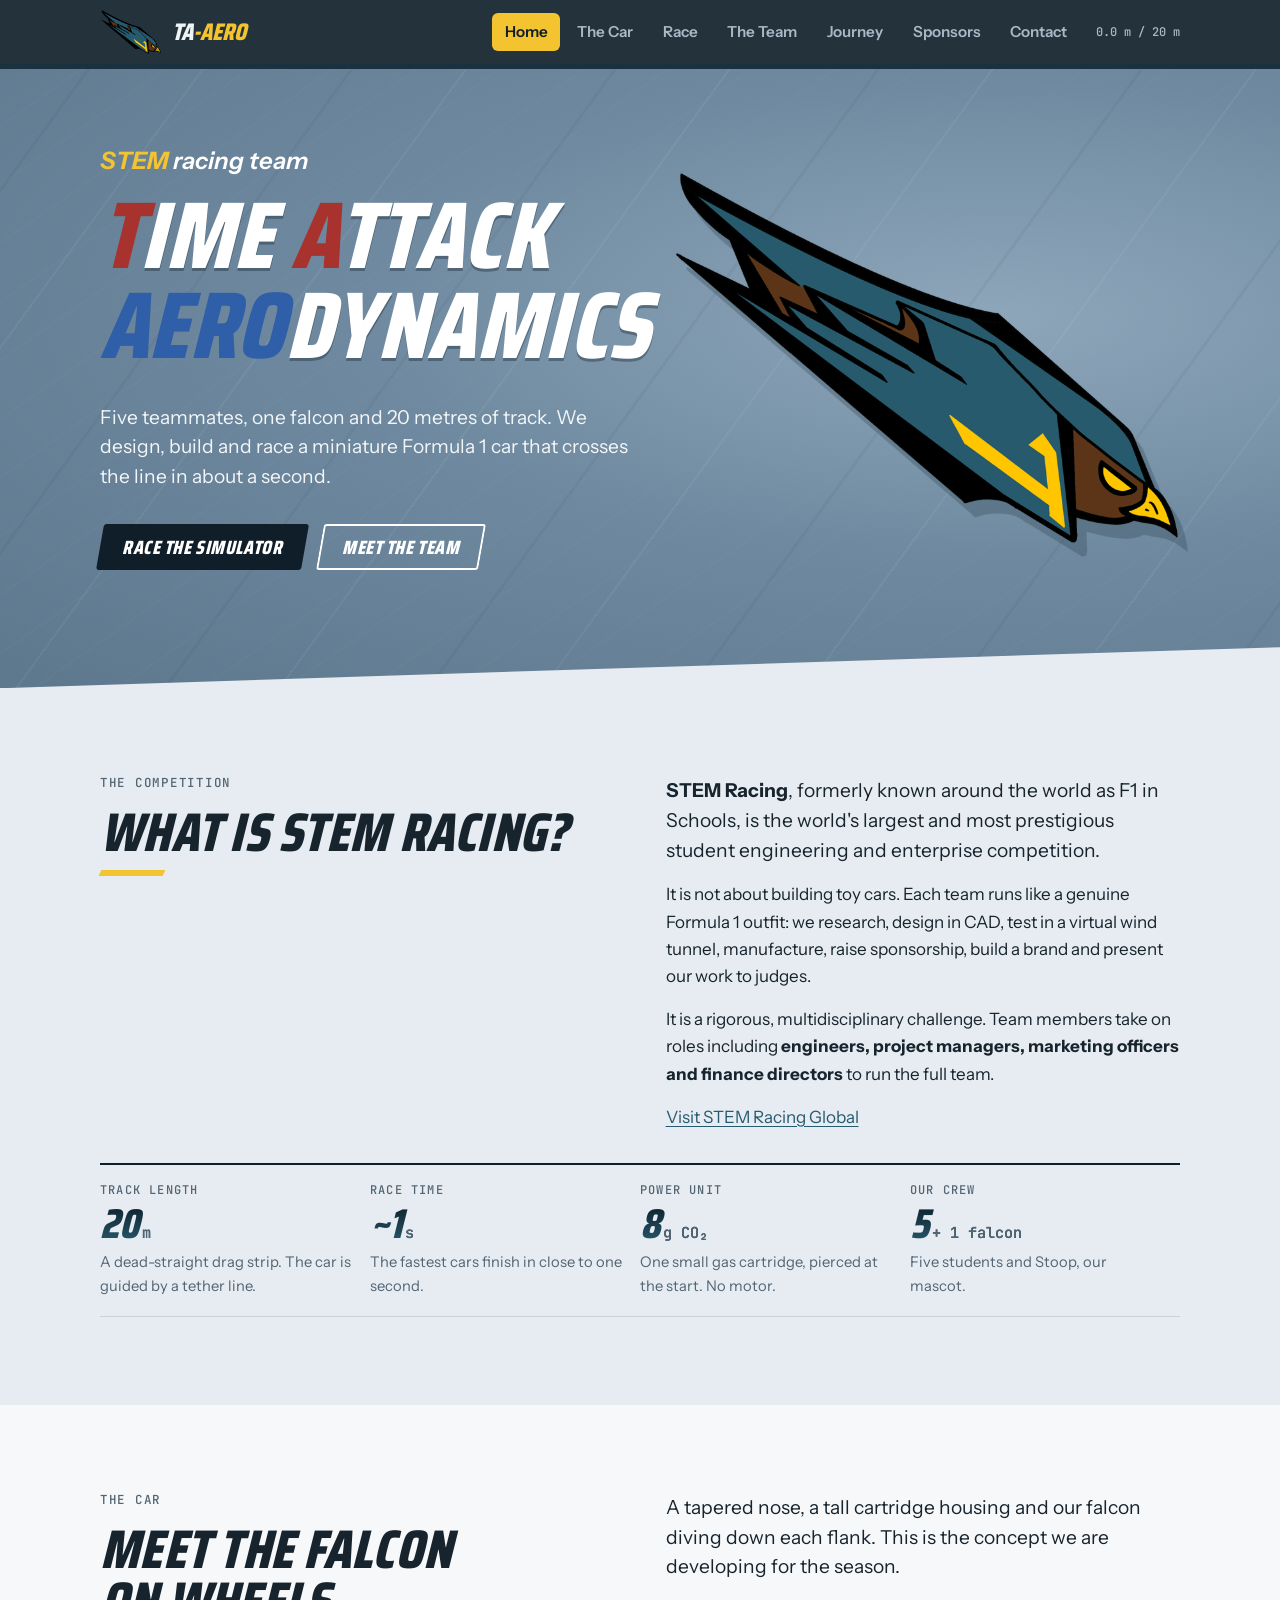
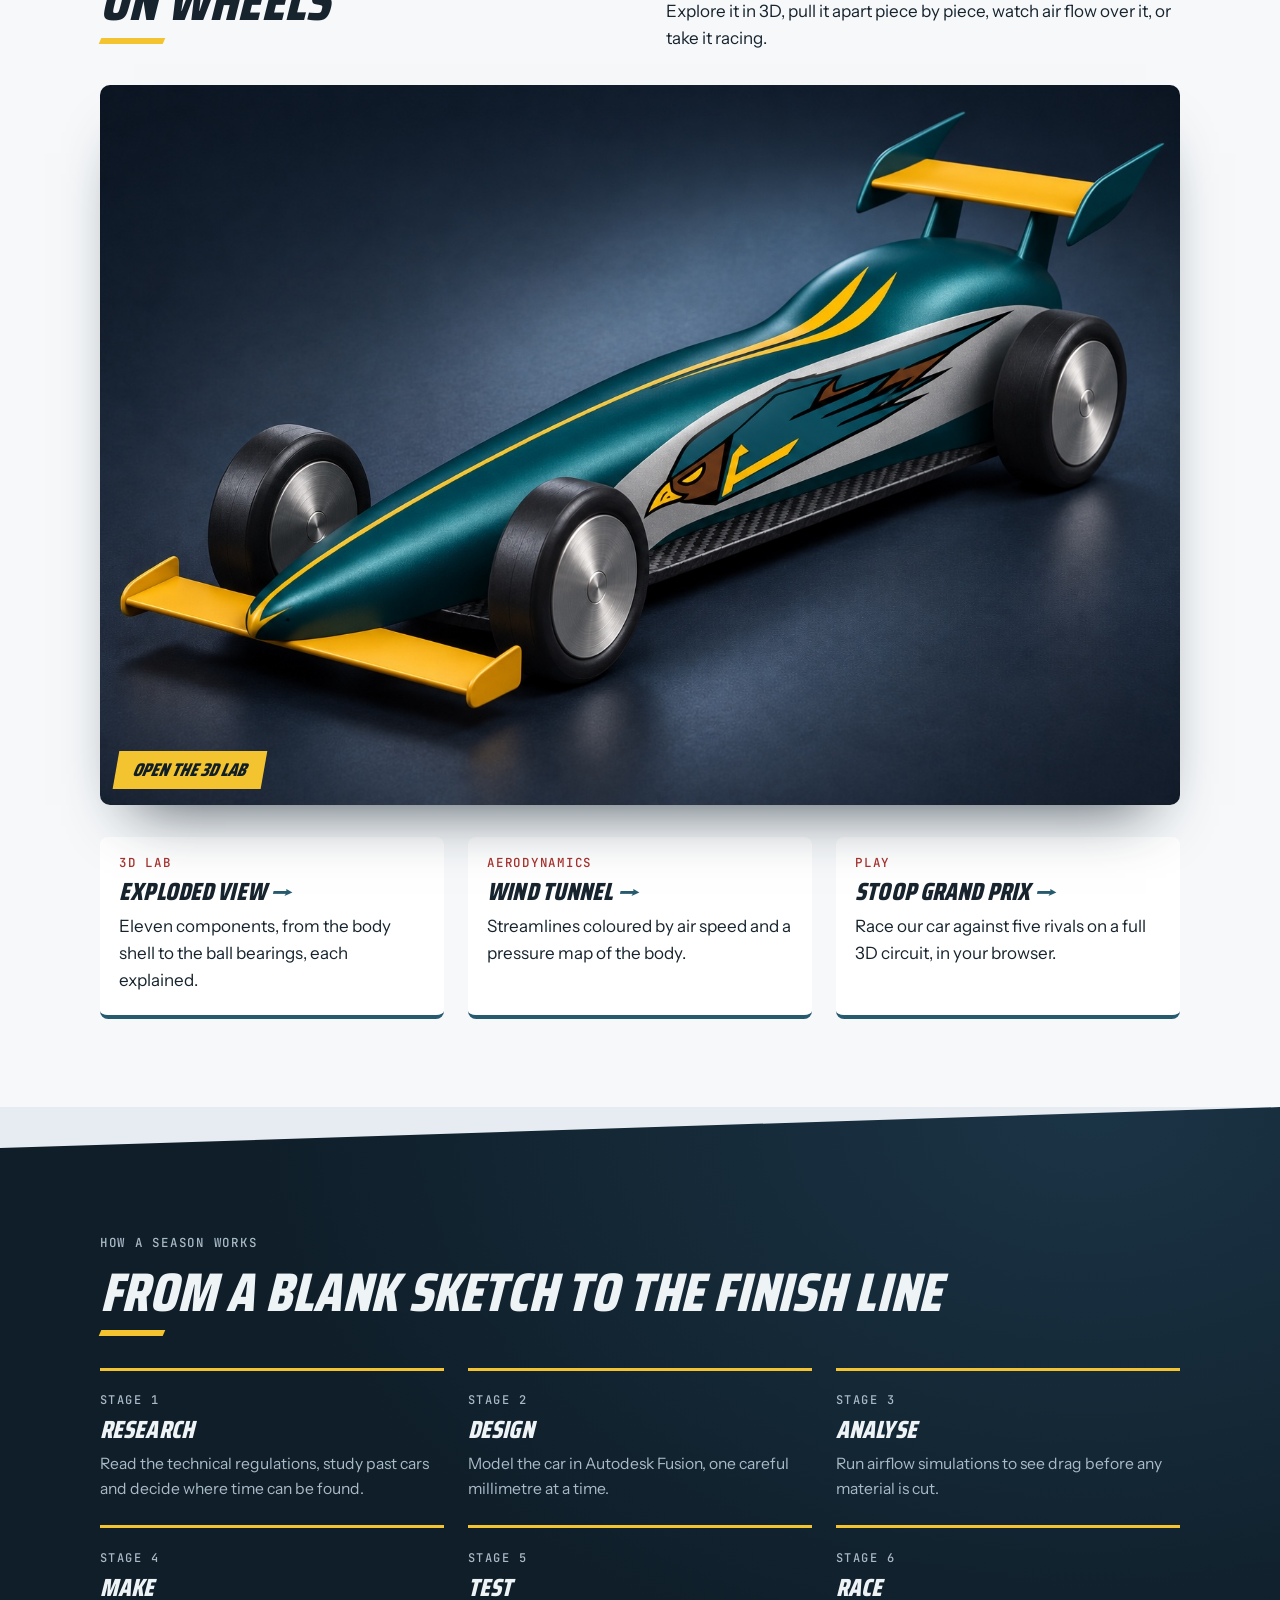
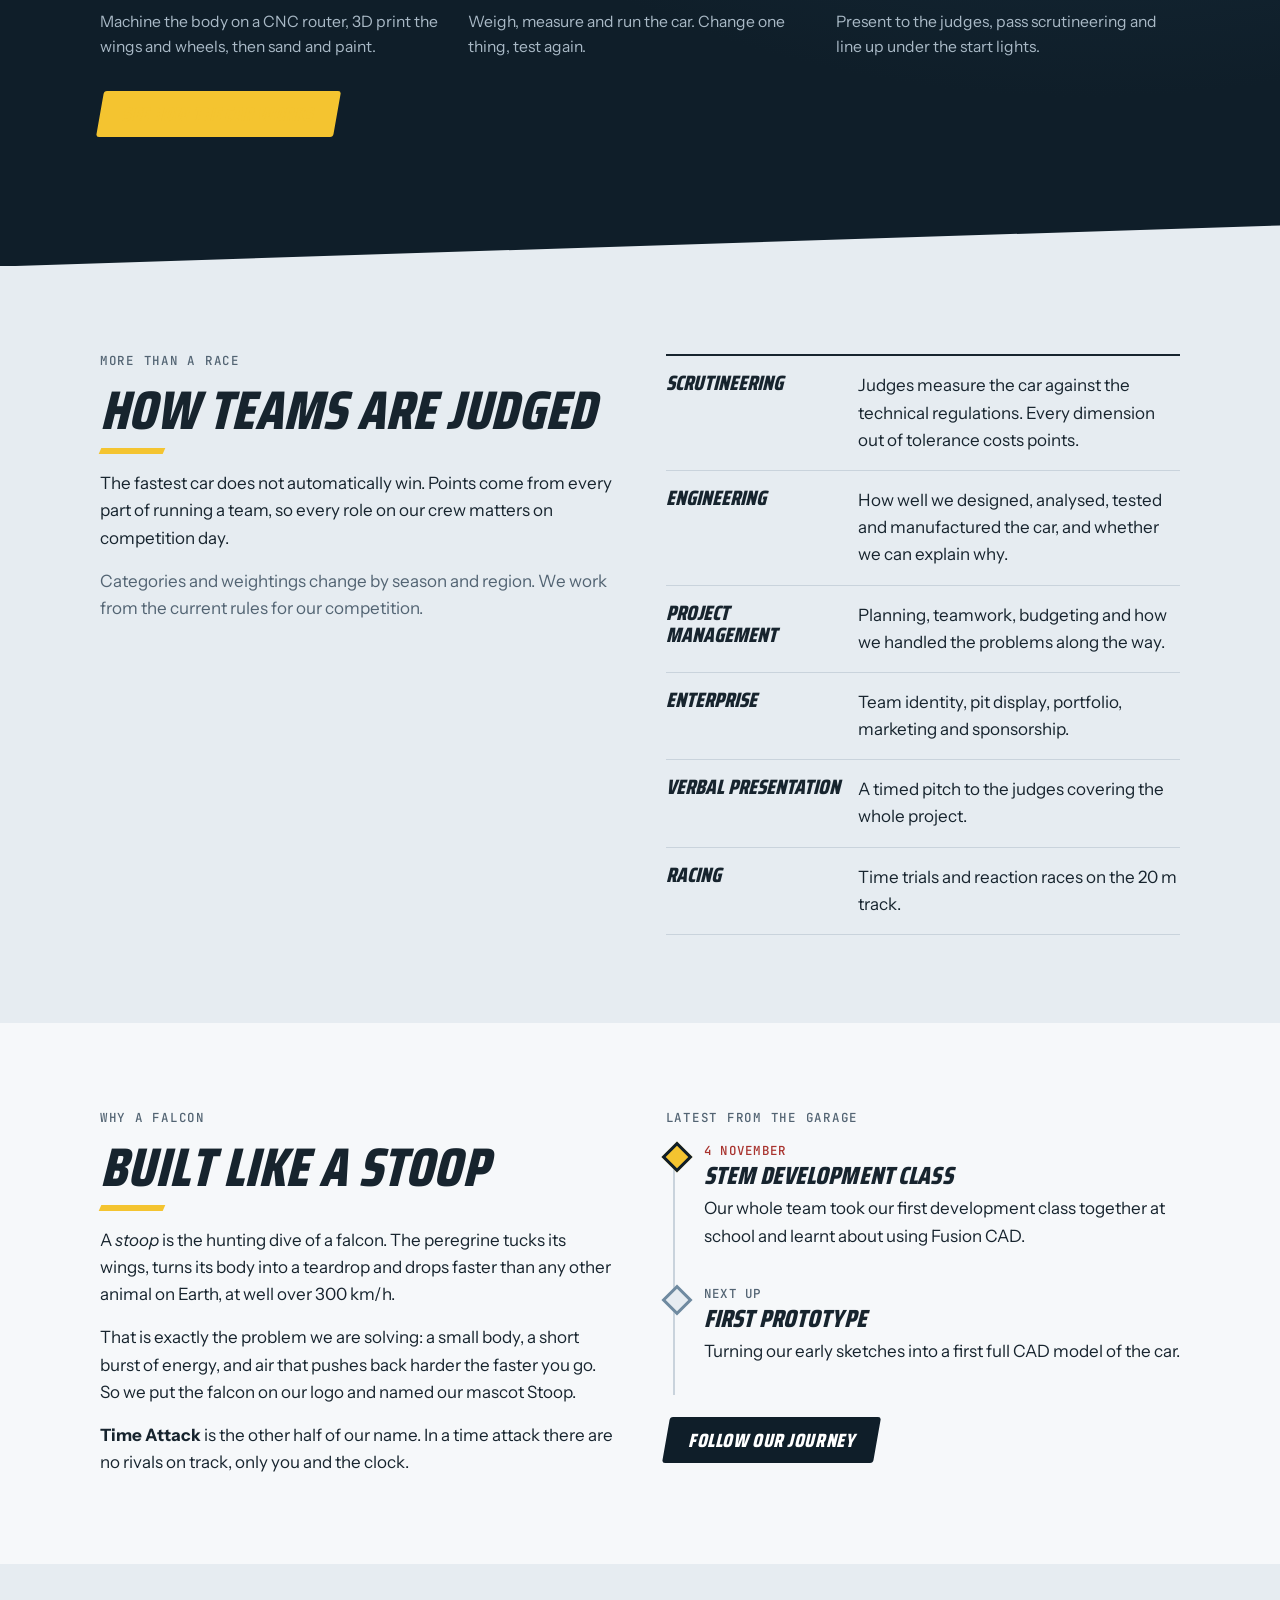
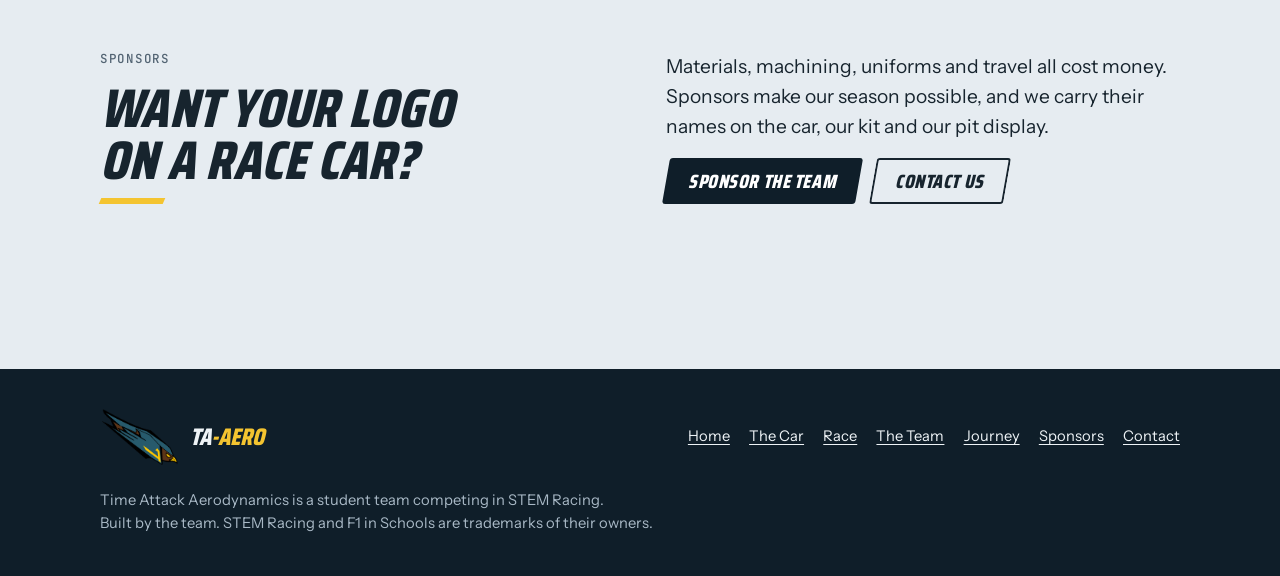
==== index.html @ 94e1b1d3 "Rebuild 3D car lab, add exploded view, wind tunnel upgrade and racing game - Shared car builder with" ====
<!doctype html>
<html lang="en">
<head>
<meta charset="utf-8">
<meta name="viewport" content="width=device-width, initial-scale=1">
<title>TA-aero | Time Attack Aerodynamics</title>
<meta name="description" content="Time Attack Aerodynamics (TA-aero) is a high school STEM Racing team designing, building and racing a miniature CO2-powered F1 car.">
<link rel="icon" href="images/logo.png">
<link rel="preconnect" href="https://fonts.googleapis.com">
<link rel="stylesheet" href="https://fonts.googleapis.com/css2?family=Saira+Condensed:ital,wght@1,800&family=Instrument+Sans:ital,wght@0,400;0,600;0,700;1,600&family=JetBrains+Mono:wght@500&display=swap">
<link rel="stylesheet" href="css/style.css?v=3">
</head>
<body>
<header id="site-header"></header>

<main>
  <section class="hero">
    <div class="wrap">
      <div class="stack-lg">
        <div class="stack">
          <p class="tag"><b>STEM</b> racing team</p>
          <h1><span class="r">T</span>ime <span class="r">A</span>ttack <span class="b">Aero</span>dynamics</h1>
        </div>
        <p class="lede">Five teammates, one falcon and 20 metres of track. We design, build and race a miniature Formula 1 car that crosses the line in about a second.</p>
        <div class="btn-row">
          <a class="btn btn--dark" href="car.html#simulator"><span>Race the simulator</span></a>
          <a class="btn btn--ghost" href="team.html"><span>Meet the team</span></a>
        </div>
      </div>
      <img class="logo" src="images/falcon.png" alt="Stoop, the TA-aero falcon, in a dive">
    </div>
  </section>

  <section class="band">
    <div class="wrap stack-lg">
      <div class="split">
        <div class="stack">
          <p class="eyebrow">The competition</p>
          <h2>What is STEM Racing?</h2>
        </div>
        <div class="stack">
          <p class="lede"><strong>STEM Racing</strong>, formerly known around the world as F1 in Schools, is the world's largest and most prestigious student engineering and enterprise competition.</p>
          <p>It is not about building toy cars. Each team runs like a genuine Formula 1 outfit: we research, design in CAD, test in a virtual wind tunnel, manufacture, raise sponsorship, build a brand and present our work to judges.</p>
          <p>It is a rigorous, multidisciplinary challenge. Team members take on roles including <strong>engineers, project managers, marketing officers and finance directors</strong> to run the full team.</p>
          <p><a href="https://www.stemracing.com/" target="_blank" rel="noopener">Visit STEM Racing Global</a></p>
        </div>
      </div>

      <dl class="timing">
        <div><dt>Track length</dt><dd>20<small>m</small></dd><p>A dead-straight drag strip. The car is guided by a tether line.</p></div>
        <div><dt>Race time</dt><dd>~1<small>s</small></dd><p>The fastest cars finish in close to one second.</p></div>
        <div><dt>Power unit</dt><dd>8<small>g CO₂</small></dd><p>One small gas cartridge, pierced at the start. No motor.</p></div>
        <div><dt>Our crew</dt><dd>5<small>+ 1 falcon</small></dd><p>Five students and Stoop, our mascot.</p></div>
      </dl>
    </div>
  </section>

  <section class="band band--paper">
    <div class="wrap stack-lg">
      <div class="split">
        <div class="stack">
          <p class="eyebrow">The car</p>
          <h2>Meet the falcon on wheels</h2>
        </div>
        <div class="stack">
          <p class="lede">A tapered nose, a tall cartridge housing and our falcon diving down each flank. This is the concept we are developing for the season.</p>
          <p>Explore it in 3D, pull it apart piece by piece, watch air flow over it, or take it racing.</p>
        </div>
      </div>
      <a class="showcase" href="car.html#lab">
        <img src="images/car-concept.jpg" width="1536" height="1024" alt="Teal STEM Racing car concept with the diving falcon on its side and yellow wings">
        <span class="showcase-tag">Open the 3D lab</span>
      </a>
      <div class="grid-3">
        <a class="feature" href="car.html#lab">
          <p class="eyebrow">3D lab</p>
          <h3>Exploded view</h3>
          <p>Eleven components, from the body shell to the ball bearings, each explained.</p>
        </a>
        <a class="feature" href="car.html#lab">
          <p class="eyebrow">Aerodynamics</p>
          <h3>Wind tunnel</h3>
          <p>Streamlines coloured by air speed and a pressure map of the body.</p>
        </a>
        <a class="feature" href="game.html">
          <p class="eyebrow">Play</p>
          <h3>Stoop Grand Prix</h3>
          <p>Race our car against five rivals on a full 3D circuit, in your browser.</p>
        </a>
      </div>
    </div>
  </section>

  <section class="band band--dark">
    <div class="wrap stack-lg">
      <div class="stack">
        <p class="eyebrow">How a season works</p>
        <h2>From a blank sketch to the finish line</h2>
      </div>
      <ol class="steps">
        <li><h3>Research</h3><p>Read the technical regulations, study past cars and decide where time can be found.</p></li>
        <li><h3>Design</h3><p>Model the car in Autodesk Fusion, one careful millimetre at a time.</p></li>
        <li><h3>Analyse</h3><p>Run airflow simulations to see drag before any material is cut.</p></li>
        <li><h3>Make</h3><p>Machine the body on a CNC router, 3D print the wings and wheels, then sand and paint.</p></li>
        <li><h3>Test</h3><p>Weigh, measure and run the car. Change one thing, test again.</p></li>
        <li><h3>Race</h3><p>Present to the judges, pass scrutineering and line up under the start lights.</p></li>
      </ol>
      <div class="btn-row"><a class="btn" href="car.html"><span>See how the car works</span></a></div>
    </div>
  </section>

  <section class="band">
    <div class="wrap split">
      <div class="stack">
        <p class="eyebrow">More than a race</p>
        <h2>How teams are judged</h2>
        <p>The fastest car does not automatically win. Points come from every part of running a team, so every role on our crew matters on competition day.</p>
        <p class="muted">Categories and weightings change by season and region. We work from the current rules for our competition.</p>
      </div>
      <ul class="rows">
        <li><b>Scrutineering</b><span>Judges measure the car against the technical regulations. Every dimension out of tolerance costs points.</span></li>
        <li><b>Engineering</b><span>How well we designed, analysed, tested and manufactured the car, and whether we can explain why.</span></li>
        <li><b>Project management</b><span>Planning, teamwork, budgeting and how we handled the problems along the way.</span></li>
        <li><b>Enterprise</b><span>Team identity, pit display, portfolio, marketing and sponsorship.</span></li>
        <li><b>Verbal presentation</b><span>A timed pitch to the judges covering the whole project.</span></li>
        <li><b>Racing</b><span>Time trials and reaction races on the 20 m track.</span></li>
      </ul>
    </div>
  </section>

  <section class="band band--paper">
    <div class="wrap split">
      <div class="stack">
        <p class="eyebrow">Why a falcon</p>
        <h2>Built like a stoop</h2>
        <p>A <em>stoop</em> is the hunting dive of a falcon. The peregrine tucks its wings, turns its body into a teardrop and drops faster than any other animal on Earth, at well over 300 km/h.</p>
        <p>That is exactly the problem we are solving: a small body, a short burst of energy, and air that pushes back harder the faster you go. So we put the falcon on our logo and named our mascot Stoop.</p>
        <p><strong>Time Attack</strong> is the other half of our name. In a time attack there are no rivals on track, only you and the clock.</p>
      </div>
      <div class="stack">
        <p class="eyebrow">Latest from the garage</p>
        <ol class="timeline">
          <li class="done">
            <p class="when"><b>4 November</b></p>
            <h3>STEM development class</h3>
            <p>Our whole team took our first development class together at school and learnt about using Fusion CAD.</p>
          </li>
          <li>
            <p class="when">Next up</p>
            <h3>First prototype</h3>
            <p>Turning our early sketches into a first full CAD model of the car.</p>
          </li>
        </ol>
        <div class="btn-row"><a class="btn btn--dark" href="journey.html"><span>Follow our journey</span></a></div>
      </div>
    </div>
  </section>

  <section class="band">
    <div class="wrap split">
      <div class="stack">
        <p class="eyebrow">Sponsors</p>
        <h2>Want your logo on a race car?</h2>
      </div>
      <div class="stack">
        <p class="lede">Materials, machining, uniforms and travel all cost money. Sponsors make our season possible, and we carry their names on the car, our kit and our pit display.</p>
        <div class="btn-row">
          <a class="btn btn--dark" href="sponsors.html"><span>Sponsor the team</span></a>
          <a class="btn btn--ghost" href="contact.html"><span>Contact us</span></a>
        </div>
      </div>
    </div>
  </section>
</main>

<footer id="site-footer"></footer>
<script src="js/site.js?v=3"></script>
</body>
</html>
---- css/style.css ----
/* TA-aero — Time Attack Aerodynamics
   Layout idea: everything leans at the angle of a falcon's stoop (the dive in our logo).
   Dark "pit garage" bands cut diagonally into pale slate pages; data is set in mono like a timing screen. */
:root {
  --ink: #0f1e29;        /* garage dark */
  --navy: #265b6f;       /* falcon body */
  --navy-2: #37708f;     /* falcon highlight */
  --slate: #6f8aa0;      /* logo background */
  --mist: #e6ecf1;       /* page background */
  --paper: #f6f8fa;      /* raised surfaces */
  --line: #c9d3dc;
  --yellow: #f4c430;     /* beak + chevron */
  --red: #a8322d;        /* "Time Attack" lettering */
  --brown: #5c3b23;      /* falcon head */
  --text: #17242e;
  --muted: #536473;
  --on-dark: #eef3f6;
  --on-dark-muted: #a9b9c6;

  --display: "Saira Condensed", "Arial Narrow", "Helvetica Neue", sans-serif;
  --body: "Instrument Sans", "Segoe UI", Helvetica, Arial, sans-serif;
  --mono: "JetBrains Mono", ui-monospace, Menlo, Consolas, monospace;

  --slant: 3.2vw;
  --radius: 6px;
}

* { box-sizing: border-box; }
html { scroll-behavior: smooth; }
body {
  margin: 0;
  background: var(--mist);
  color: var(--text);
  font: 17px/1.6 var(--body);
  -webkit-font-smoothing: antialiased;
}
img, svg, canvas { max-width: 100%; display: block; }
a { color: var(--navy); text-underline-offset: 3px; }
a:hover { color: var(--red); }
:focus-visible { outline: 3px solid var(--yellow); outline-offset: 3px; }
[hidden] { display: none !important; }

.wrap {
  width: 100%;
  max-width: 1120px;
  margin-inline: auto;
  padding-left: max(20px, env(safe-area-inset-left, 0px));
  padding-right: max(20px, env(safe-area-inset-right, 0px));
}

/* ---------- Type ---------- */
h1, h2, h3 {
  font-family: var(--display);
  font-style: italic;
  font-weight: 800;
  text-transform: uppercase;
  line-height: 0.95;
  letter-spacing: 0.005em;
  margin: 0;
  text-wrap: balance;
}
h1 { font-size: clamp(3rem, 9vw, 6.5rem); }
h2 { font-size: clamp(2.1rem, 5vw, 3.4rem); }
h3 { font-size: 1.55rem; line-height: 1.05; }
p { margin: 0; max-width: 65ch; }
.eyebrow {
  font: 500 0.78rem/1.2 var(--mono);
  letter-spacing: 0.14em;
  text-transform: uppercase;
  color: var(--muted);
}
.lede { font-size: 1.2rem; line-height: 1.55; }
.stack { display: flex; flex-direction: column; gap: 1rem; }
.stack-lg { display: flex; flex-direction: column; gap: 2rem; }

/* ---------- Header ---------- */
#site-header {
  position: sticky; top: 0; z-index: 50;
  background: var(--ink);
  color: var(--on-dark);
}
.bar { display: flex; align-items: center; gap: 1rem; min-height: 64px; }
.brand {
  display: flex; align-items: center; gap: 0.6rem;
  color: var(--on-dark); text-decoration: none;
  font: italic 800 1.5rem/1 var(--display); text-transform: uppercase;
}
.brand:hover { color: var(--yellow); }
.brand .logo { width: 62px; height: 44px; object-fit: contain; }
.brand em { color: var(--yellow); font-style: inherit; }
.nav { display: flex; gap: 0.25rem; margin-left: auto; }
.nav a {
  color: var(--on-dark-muted); text-decoration: none;
  font: 600 0.95rem/1 var(--body);
  padding: 0.7rem 0.8rem; border-radius: var(--radius);
}
.nav a:hover { color: var(--on-dark); }
.nav a[aria-current="page"] { color: var(--ink); background: var(--yellow); }
.menu-btn {
  display: none; margin-left: auto;
  background: none; border: 1px solid #3a4d5c; color: var(--on-dark);
  font: 600 0.9rem var(--body); padding: 0.55rem 0.8rem; border-radius: var(--radius); cursor: pointer;
}
/* scroll progress drawn as the 20 m track */
.track-progress { position: relative; height: 5px; background: #1c3140; }
.track-progress i { display: block; height: 100%; width: 0; background: var(--yellow); }
.track-readout {
  font: 500 0.75rem var(--mono); color: var(--on-dark-muted);
  min-width: 9ch; text-align: right;
}
@media (max-width: 860px) {
  .menu-btn { display: block; }
  .track-readout { display: none; }
  .nav {
    display: none; position: absolute; left: 0; right: 0; top: 64px;
    flex-direction: column; background: var(--ink); padding: 0.5rem 20px 1rem;
    border-bottom: 3px solid var(--yellow);
  }
  .nav.open { display: flex; }
  .nav a { padding: 0.9rem 0.6rem; font-size: 1.05rem; }
}

/* ---------- Bands ---------- */
.band { padding-block: clamp(3rem, 7vw, 5.5rem); }
.band--dark {
  background: var(--ink); color: var(--on-dark);
  clip-path: polygon(0 var(--slant), 100% 0, 100% calc(100% - var(--slant)), 0 100%);
  padding-block: calc(clamp(3rem, 7vw, 5.5rem) + var(--slant));
}
.band--dark .eyebrow, .band--dark .muted { color: var(--on-dark-muted); }
.band--dark a { color: var(--yellow); }
.band--paper { background: var(--paper); }
.muted { color: var(--muted); }

.page-hero {
  background: var(--ink); color: var(--on-dark);
  padding-block: clamp(2.5rem, 6vw, 4.5rem) calc(clamp(2.5rem, 6vw, 4.5rem) + var(--slant));
  clip-path: polygon(0 0, 100% 0, 100% calc(100% - var(--slant)), 0 100%);
  position: relative; overflow: hidden;
}
.page-hero::after, .hero::after { /* speed lines */
  content: ""; position: absolute; inset: 0; pointer-events: none;
  background: repeating-linear-gradient(145deg, transparent 0 46px, rgba(132,151,170,0.07) 46px 48px);
}
.page-hero .wrap { position: relative; z-index: 1; }
.page-hero .eyebrow { color: var(--yellow); }
.page-hero p { color: var(--on-dark-muted); font-size: 1.15rem; }

/* ---------- Home hero ---------- */
.hero {
  background: var(--slate); color: #fff; position: relative; overflow: hidden;
  clip-path: polygon(0 0, 100% 0, 100% calc(100% - var(--slant)), 0 100%);
  padding-block: clamp(2.5rem, 6vw, 5rem) calc(clamp(3rem, 6vw, 5rem) + var(--slant));
}
.hero .wrap { position: relative; z-index: 1; display: grid; grid-template-columns: 0.9fr 1.1fr; gap: 1.5rem; align-items: center; }
.hero h1 { font-size: clamp(3rem, 7.4vw, 6rem); text-shadow: 0 3px 0 rgba(15,30,41,0.35); }
.hero h1 .r { color: var(--red); text-shadow: none; }
.hero h1 .b { color: #2f5fa8; text-shadow: none; }
.hero .tag { font: italic 600 1.5rem var(--body); }
.hero .tag b { color: var(--yellow); font-weight: 700; }
.hero .logo { width: 100%; max-width: 680px; margin-inline: auto; filter: drop-shadow(10px 14px 0 rgba(15,30,41,0.22)); }
.hero .lede { color: #f3f6f8; }
@media (max-width: 780px) {
  .hero .wrap { grid-template-columns: 1fr; }
  .hero .logo { width: min(100%, 340px); order: -1; }
}
@media (prefers-reduced-motion: no-preference) {
  .hero .logo { animation: stoop 0.8s cubic-bezier(.2,.9,.3,1); }
  @keyframes stoop { from { transform: translate(-60px, -80px); } }
}

/* ---------- Buttons ---------- */
.btn {
  display: inline-flex; align-items: center; gap: 0.5rem;
  font: italic 800 1.2rem/1 var(--display); text-transform: uppercase; letter-spacing: 0.03em;
  text-decoration: none; cursor: pointer;
  background: var(--yellow); color: var(--ink);
  border: 0; padding: 0.85rem 1.4rem;
  transform: skewX(-10deg); border-radius: 3px;
}
.btn > span { transform: skewX(10deg); display: inline-block; }
.btn:hover { background: #fff; color: var(--ink); }
.btn--ghost { background: transparent; color: inherit; box-shadow: inset 0 0 0 2px currentColor; }
.btn--ghost:hover { background: var(--ink); color: #fff; box-shadow: none; }
.btn--dark { background: var(--ink); color: #fff; }
.btn--dark:hover { background: var(--red); color: #fff; }
.btn:disabled { opacity: 0.45; cursor: not-allowed; }
.btn-row { display: flex; flex-wrap: wrap; gap: 0.9rem; }

/* ---------- Grids ---------- */
.split { display: grid; grid-template-columns: 1fr 1fr; gap: clamp(1.5rem, 4vw, 3.5rem); align-items: start; }
.split > * { min-width: 0; }
.grid-3 { display: grid; grid-template-columns: repeat(3, 1fr); gap: 1.5rem; }
.grid-2 { display: grid; grid-template-columns: repeat(2, 1fr); gap: 1.5rem; }
.grid-3 > *, .grid-2 > * { min-width: 0; }
@media (max-width: 860px) { .split, .grid-3 { grid-template-columns: 1fr; } }
@media (max-width: 620px) { .grid-2 { grid-template-columns: 1fr; } }
@media (min-width: 621px) and (max-width: 860px) { .grid-3 { grid-template-columns: 1fr 1fr; } }

/* ---------- Timing-screen stats ---------- */
.timing { display: grid; grid-template-columns: repeat(4, 1fr); border-top: 2px solid var(--ink); }
.timing div { padding: 1.1rem 1rem 1.1rem 0; border-bottom: 1px solid var(--line); }
.timing dt { font: 500 0.75rem var(--mono); letter-spacing: 0.1em; text-transform: uppercase; color: var(--muted); }
.timing dd { margin: 0.3rem 0 0; font: italic 800 2.6rem/1 var(--display); font-variant-numeric: tabular-nums; }
.timing dd small { font: 500 0.95rem var(--mono); font-style: normal; color: var(--muted); margin-left: 0.2rem; }
.timing p { font-size: 0.92rem; color: var(--muted); margin-top: 0.4rem; }
@media (max-width: 860px) { .timing { grid-template-columns: 1fr 1fr; } }
dl { margin: 0; }

/* ---------- Rows / lists ---------- */
.rows { list-style: none; margin: 0; padding: 0; border-top: 2px solid currentColor; }
.rows li { display: grid; grid-template-columns: 11rem 1fr; gap: 1rem; padding: 1rem 0; border-bottom: 1px solid var(--line); }
.band--dark .rows li { border-bottom-color: #2a4050; }
.rows b { font: italic 800 1.3rem/1.1 var(--display); text-transform: uppercase; }
@media (max-width: 620px) { .rows li { grid-template-columns: 1fr; gap: 0.25rem; } }

.steps { list-style: none; margin: 0; padding: 0; display: grid; grid-template-columns: repeat(3, 1fr); gap: 1.5rem; counter-reset: s; }
.steps li { counter-increment: s; border-top: 3px solid var(--yellow); padding-top: 0.9rem; min-width: 0; }
.steps li::before { content: "Stage " counter(s); font: 500 0.75rem var(--mono); letter-spacing: 0.12em; text-transform: uppercase; color: var(--on-dark-muted); }
.steps h3 { margin: 0.3rem 0 0.5rem; }
.steps p { color: var(--on-dark-muted); font-size: 0.98rem; }
@media (max-width: 860px) { .steps { grid-template-columns: 1fr 1fr; } }
@media (max-width: 520px) { .steps { grid-template-columns: 1fr; } }

/* ---------- Image slots ---------- */
.slot {
  position: relative; margin: 0; overflow: hidden;
  background: var(--slate); aspect-ratio: 1; border-radius: var(--radius);
  display: grid; place-items: center; color: #fff;
}
.slot img { position: absolute; inset: 0; width: 100%; height: 100%; object-fit: cover; }
.slot .mono { font: italic 800 5rem/1 var(--display); opacity: 0.9; }
.slot .hint {
  position: absolute; left: 0; right: 0; bottom: 0; padding: 0.4rem 0.6rem;
  font: 500 0.68rem var(--mono); background: rgba(15,30,41,0.7); color: #dbe4ea; overflow-wrap: anywhere;
}
.slot--wide { aspect-ratio: 4 / 3; }
.slot .logo { width: 70%; }

/* ---------- Team ---------- */
.member { display: flex; flex-direction: column; gap: 0.9rem; }
.member .role { font: 500 0.78rem var(--mono); letter-spacing: 0.12em; text-transform: uppercase; color: var(--red); }
.member h3 { font-size: 2.2rem; }
.member ul { margin: 0; padding-left: 1.1rem; color: var(--muted); font-size: 0.97rem; }
.member--mascot .slot { background: var(--slate); }

/* ---------- Timeline ---------- */
.timeline { list-style: none; margin: 0; padding: 0; position: relative; }
.timeline::before { content: ""; position: absolute; left: 7px; top: 6px; bottom: 6px; width: 2px; background: var(--line); }
.timeline li { position: relative; padding: 0 0 2.2rem 2.4rem; }
.timeline li::before {
  content: ""; position: absolute; left: 0; top: 4px; width: 16px; height: 16px;
  background: var(--mist); border: 3px solid var(--slate); transform: rotate(45deg);
}
.timeline li.done::before { background: var(--yellow); border-color: var(--ink); }
.timeline .when { font: 500 0.78rem var(--mono); letter-spacing: 0.1em; text-transform: uppercase; color: var(--muted); }
.timeline .when b { color: var(--red); font-weight: 500; }
.timeline h3 { margin: 0.25rem 0 0.4rem; }

/* ---------- Panels (used sparingly: simulator, viewer, form) ---------- */
.panel { background: var(--paper); border: 1px solid var(--line); border-radius: var(--radius); padding: clamp(1rem, 3vw, 1.75rem); }
.band--dark .panel { background: #162a38; border-color: #2a4050; }

/* ---------- Simulator ---------- */
.sim { display: grid; grid-template-columns: 300px 1fr; gap: 1.5rem; }
.sim > * { min-width: 0; }
@media (max-width: 860px) { .sim { grid-template-columns: 1fr; } }
.field { display: flex; flex-direction: column; gap: 0.3rem; }
.field label { display: flex; justify-content: space-between; gap: 1rem; font-weight: 600; font-size: 0.95rem; }
.field output { font: 500 0.9rem var(--mono); color: var(--yellow); }
.field small { color: var(--on-dark-muted); font-size: 0.82rem; line-height: 1.35; }
input[type="range"] { width: 100%; accent-color: var(--yellow); }
.lights { display: flex; gap: 0.6rem; justify-content: center; padding: 0.8rem; background: #0a141b; border-radius: var(--radius); }
.lights i { width: clamp(26px, 6vw, 44px); aspect-ratio: 1; border-radius: 50%; background: #2b1717; border: 2px solid #000; }
.lights i.on { background: #ff2a1f; box-shadow: 0 0 18px #ff2a1f; }
.strip { position: relative; height: 84px; background: #dfe6eb; border-radius: var(--radius); overflow: hidden; }
.strip::before { content: ""; position: absolute; left: 0; right: 0; top: 50%; height: 2px; background: var(--slate); } /* tether line */
.strip .ticks { position: absolute; inset: 0; background: repeating-linear-gradient(90deg, transparent 0 calc(5% - 1px), rgba(15,30,41,0.25) calc(5% - 1px) 5%); }
.strip .finish { position: absolute; right: 0; top: 0; bottom: 0; width: 10px; background: repeating-conic-gradient(#0f1e29 0 25%, #fff 0 50%) 0 0 / 10px 10px; }
.strip .car { position: absolute; left: 0; top: 50%; width: 76px; margin-top: -15px; will-change: transform; }
.strip-scale { display: flex; justify-content: space-between; font: 500 0.72rem var(--mono); color: var(--on-dark-muted); }
.readouts { display: grid; grid-template-columns: repeat(4, 1fr); gap: 1rem; }
.readouts div { min-width: 0; }
.readouts dt { font: 500 0.7rem var(--mono); letter-spacing: 0.1em; text-transform: uppercase; color: var(--on-dark-muted); }
.readouts dd { margin: 0.2rem 0 0; font: 500 clamp(1.2rem, 3.4vw, 1.9rem)/1.1 var(--mono); font-variant-numeric: tabular-nums; color: #fff; }
.readouts dd.total { color: var(--yellow); }
@media (max-width: 520px) { .readouts { grid-template-columns: 1fr 1fr; } }
.sim-msg { min-height: 1.6em; font-weight: 600; }

/* ---------- 3D viewer ---------- */
.viewer { position: relative; aspect-ratio: 16 / 9; background: linear-gradient(#cfd9e1, #e6ecf1); border-radius: var(--radius); overflow: hidden; touch-action: none; cursor: grab; }
.viewer:active { cursor: grabbing; }
.viewer canvas { width: 100%; height: 100%; }
.viewer .note { position: absolute; left: 0.8rem; bottom: 0.7rem; font: 500 0.72rem var(--mono); color: var(--muted); }
@media (max-width: 620px) { .viewer { aspect-ratio: 4 / 3; } }
.chips { display: flex; flex-wrap: wrap; gap: 0.5rem; }
.chip { font: 600 0.85rem var(--body); padding: 0.45rem 0.9rem; border-radius: 99px; border: 1.5px solid var(--ink); background: transparent; color: var(--ink); cursor: pointer; }
.chip:hover, .chip[aria-pressed="true"] { background: var(--ink); color: #fff; }

/* ---------- Anatomy diagram ---------- */
.diagram { overflow-x: auto; }
.diagram svg { min-width: 640px; width: 100%; height: auto; }
.diagram text { font: 500 12px var(--mono); fill: var(--text); }

/* ---------- Sponsors ---------- */
.tier { border-top: 4px solid var(--ink); padding-top: 1rem; display: flex; flex-direction: column; gap: 0.7rem; }
.tier:first-child { border-top-color: var(--yellow); }
.tier ul { margin: 0; padding-left: 1.1rem; }
.tier .eyebrow { color: var(--red); }

/* ---------- Forms ---------- */
.form { display: grid; gap: 1rem; }
.form label { font-weight: 600; font-size: 0.95rem; display: grid; gap: 0.35rem; }
.form input, .form select, .form textarea {
  font: inherit; padding: 0.7rem 0.8rem; border: 1.5px solid var(--line); border-radius: var(--radius);
  background: #fff; color: var(--text); width: 100%;
}
.form textarea { min-height: 8rem; resize: vertical; }
.channel { display: flex; flex-direction: column; gap: 0.3rem; padding: 1.1rem 0; border-bottom: 1px solid var(--line); }
.channel:first-child { border-top: 2px solid var(--ink); }
.channel b { font: italic 800 1.4rem var(--display); text-transform: uppercase; }
.channel span { font-family: var(--mono); font-size: 0.95rem; overflow-wrap: anywhere; }
details { border-bottom: 1px solid var(--line); padding: 0.9rem 0; }
details summary { font-weight: 700; cursor: pointer; }
details p { margin-top: 0.6rem; color: var(--muted); }

/* ---------- Footer ---------- */
#site-footer { background: var(--ink); color: var(--on-dark-muted); margin-top: clamp(3rem, 6vw, 5rem); padding-block: 2.5rem; font-size: 0.92rem; }
#site-footer .wrap { display: flex; flex-wrap: wrap; gap: 1.5rem 3rem; align-items: center; justify-content: space-between; }
#site-footer a { color: var(--on-dark); }
#site-footer .brand .logo { width: 80px; height: 56px; }
.foot-nav { display: flex; flex-wrap: wrap; gap: 0.4rem 1.2rem; }

/* ---------- Car concept and 3D lab ---------- */
.concept-render { width: 100%; height: auto; border-radius: var(--radius); box-shadow: 0 30px 60px -30px rgba(15,30,41,0.6); }
.lab { border: 1px solid #2a4050; border-radius: 10px; overflow: hidden; background: #0b131c; }
.lab-tabs { display: flex; gap: 2px; background: #0a1118; padding: 6px; }
.lab-tabs button {
  flex: 1; border: 0; cursor: pointer; padding: 0.7rem 0.6rem; border-radius: 6px;
  font: italic 800 1.15rem/1 var(--display); text-transform: uppercase; letter-spacing: 0.03em;
  color: var(--on-dark-muted); background: transparent;
}
.lab-tabs button:hover { color: #fff; }
.lab-tabs button[aria-selected="true"] { background: var(--yellow); color: var(--ink); }
.lab-stage { display: grid; grid-template-columns: minmax(0, 1fr) 320px; }
.lab-stage .viewer { aspect-ratio: auto; min-height: 520px; border-radius: 0; background: #0b131c; }
.lab-stage .viewer::after { content: ""; position: absolute; inset: 0; pointer-events: none; background: radial-gradient(ellipse at 50% 45%, transparent 55%, rgba(4,8,12,0.55)); }
.lab-stage .viewer canvas { position: absolute; inset: 0; }
.viewer .note { color: #d8e7f0; background: #101b27cc; padding: 0.25rem 0.55rem; border-radius: 4px; pointer-events: none; z-index: 2; }
.lab-side { padding: 1.25rem; border-left: 1px solid #2a4050; background: #101c27; color: var(--on-dark); min-width: 0; max-height: 640px; overflow-y: auto; }
.lab-side h3 { color: var(--yellow); }
.lab-side .chip { border-color: #4b6577; color: var(--on-dark); }
.lab-side .chip:hover, .lab-side .chip[aria-pressed="true"] { background: var(--yellow); border-color: var(--yellow); color: var(--ink); }
.lab-side .small, .small { font-size: 0.85rem; }
.spec-list div { display: flex; justify-content: space-between; gap: 1rem; padding: 0.55rem 0; border-bottom: 1px solid #2a4050; font-size: 0.92rem; }
.spec-list dt { font: 500 0.72rem var(--mono); letter-spacing: 0.1em; text-transform: uppercase; color: var(--on-dark-muted); }
.spec-list dd { margin: 0; text-align: right; }
.part-list { display: grid; gap: 4px; }
.part-btn { display: flex; align-items: center; gap: 0.6rem; text-align: left; border: 1px solid transparent; background: #162a38; color: var(--on-dark); padding: 0.45rem 0.6rem; border-radius: 6px; font: 600 0.9rem var(--body); cursor: pointer; }
.part-btn b { font: 500 0.75rem var(--mono); width: 1.6rem; height: 1.6rem; flex: none; display: grid; place-items: center; border-radius: 50%; background: #0b131c; color: var(--yellow); }
.part-btn:hover { border-color: #4b6577; }
.part-btn[aria-pressed="true"] { background: #1d4a66; border-color: #2aa8ff; }
.part-info { background: #0b131c; border-radius: 6px; padding: 0.9rem; font-size: 0.92rem; color: var(--on-dark-muted); }
.part-info h4 { margin: 0 0 0.2rem; font: italic 800 1.3rem/1.1 var(--display); text-transform: uppercase; color: #fff; }
.part-info .spec { font: 500 0.72rem var(--mono); letter-spacing: 0.06em; text-transform: uppercase; color: var(--yellow); margin-bottom: 0.5rem; }
.pins { position: absolute; inset: 0; pointer-events: none; z-index: 1; overflow: hidden; }
.pin {
  position: absolute; left: -13px; top: -13px; width: 26px; height: 26px; border-radius: 50%; pointer-events: auto; cursor: pointer;
  border: 2px solid #fff; background: rgba(11,19,28,0.82); color: #fff; font: 500 0.72rem/1 var(--mono); padding: 0;
}
.pin:hover, .pin.on { background: var(--yellow); border-color: var(--yellow); color: var(--ink); }
.legend { position: absolute; right: 0.8rem; top: 0.8rem; z-index: 2; display: flex; align-items: center; gap: 0.5rem; font: 500 0.7rem var(--mono); color: #d8e7f0; background: #101b27cc; padding: 0.35rem 0.6rem; border-radius: 4px; }
.legend i { width: 110px; height: 8px; border-radius: 4px; background: linear-gradient(90deg, #2b4bff, #18b7ff, #35e6a0, #f5e23a, #ff5a2b); }
@media (max-width: 900px) {
  .lab-stage { grid-template-columns: 1fr; }
  .lab-stage .viewer { min-height: 0; aspect-ratio: 4 / 3; }
  .lab-side { border-left: 0; border-top: 1px solid #2a4050; max-height: none; }
  .lab-tabs button { font-size: 1rem; }
}

/* ---------- Racing game ---------- */
.page-hero--tight { padding-block: clamp(1.5rem, 4vw, 2.5rem) calc(clamp(1.5rem, 4vw, 2.5rem) + var(--slant)); }
.page-hero--tight h1 { font-size: clamp(2.6rem, 7vw, 4.6rem); }
.band--game { padding-top: 1.5rem; }
.game {
  position: relative; aspect-ratio: 16 / 9; max-height: 82vh; width: 100%; background: #0b131c; border-radius: 10px; overflow: hidden;
  box-shadow: 0 30px 70px -30px rgba(15,30,41,0.7); color: #fff; user-select: none; -webkit-user-select: none; touch-action: none;
}
.game:fullscreen { max-height: none; border-radius: 0; }
.game canvas:first-child { position: absolute; inset: 0; width: 100%; height: 100%; }
.g-hud { position: absolute; inset: 0; pointer-events: none; }
.g-top { position: absolute; left: 12px; top: 12px; display: flex; gap: 6px; flex-wrap: wrap; }
.g-stat { background: rgba(15,30,41,0.78); padding: 0.4rem 0.75rem; border-radius: 6px; transform: skewX(-8deg); min-width: 4.6rem; }
.g-stat span { display: block; font: 500 0.62rem var(--mono); letter-spacing: 0.12em; text-transform: uppercase; color: #a9b9c6; }
.g-stat b { font: 500 clamp(0.95rem, 2.2vw, 1.35rem)/1.2 var(--mono); font-variant-numeric: tabular-nums; }
.g-stat:first-child b { color: var(--yellow); }
.g-map { position: absolute; right: 12px; top: 48px; width: clamp(110px, 17vw, 220px); height: auto; }
.g-speedo { position: absolute; right: 16px; bottom: 14px; text-align: right; text-shadow: 0 2px 6px rgba(0,0,0,0.6); }
.g-speedo b { font: italic 800 clamp(2.6rem, 8vw, 5rem)/0.9 var(--display); font-variant-numeric: tabular-nums; }
.g-speedo > span { font: 500 0.75rem var(--mono); margin-left: 0.3rem; }
.g-boost { width: clamp(120px, 18vw, 200px); height: 10px; margin: 6px 0 2px auto; background: rgba(15,30,41,0.75); border-radius: 5px; overflow: hidden; transform: skewX(-12deg); }
.g-boost i { display: block; height: 100%; width: 100%; background: linear-gradient(90deg, #18b7ff, #e9fbff); }
.g-boost.live i { background: linear-gradient(90deg, #f4c430, #fff); }
.g-boost-label { display: block; font-size: 0.62rem !important; letter-spacing: 0.12em; text-transform: uppercase; }
.g-msg { position: absolute; left: 0; right: 0; top: 26%; max-width: none; text-align: center; font: italic 800 clamp(2rem, 7vw, 4.5rem)/1 var(--display); text-transform: uppercase; text-shadow: 0 4px 0 rgba(15,30,41,0.6); color: var(--yellow); }
.g-wrong { position: absolute; left: 50%; top: 14%; transform: translateX(-50%); background: var(--red); padding: 0.3rem 0.9rem; border-radius: 4px; font: italic 800 1.4rem var(--display); text-transform: uppercase; }
.g-lights { position: absolute; left: 50%; top: 16%; transform: translateX(-50%); background: rgba(10,20,27,0.85); }
.g-bar { position: absolute; left: 12px; bottom: 12px; display: flex; gap: 6px; z-index: 3; }
.g-bar button { border: 0; border-radius: 5px; padding: 0.4rem 0.7rem; cursor: pointer; background: rgba(15,30,41,0.78); color: #fff; font: 600 0.78rem var(--body); }
.g-bar button:hover { background: var(--yellow); color: var(--ink); }
.g-overlay { position: absolute; inset: 0; z-index: 4; display: grid; place-items: center; padding: 1rem; background: radial-gradient(ellipse at center, rgba(15,30,41,0.55), rgba(8,14,20,0.86)); }
.g-card { display: flex; flex-direction: column; align-items: center; gap: 0.9rem; text-align: center; max-width: 30rem; }
.g-card .logo { width: 150px; }
.g-card h2 { color: #fff; }
.g-card p { color: #d3dee6; }
.g-keys { font-size: 0.85rem; }
kbd { display: inline-block; min-width: 1.7em; padding: 0.1em 0.4em; margin: 0 0.1em; text-align: center; font: 500 0.82em var(--mono); background: #fff; color: var(--ink); border-radius: 4px; box-shadow: 0 2px 0 #9fb0bd; }
.g-rows { list-style: none; margin: 0; padding: 0; width: min(100%, 22rem); display: grid; gap: 4px; }
.g-rows li { display: grid; grid-template-columns: 1.6rem 0.8rem 1fr auto; align-items: center; gap: 0.6rem; background: rgba(15,30,41,0.8); padding: 0.4rem 0.7rem; border-radius: 5px; text-align: left; font-size: 0.95rem; }
.g-rows li.me { background: var(--yellow); color: var(--ink); font-weight: 700; }
.g-rows b { font-family: var(--mono); } .g-rows i { width: 0.8rem; height: 0.8rem; border-radius: 50%; border: 1px solid #fff; }
.g-rows em { font: 500 0.85rem var(--mono); font-style: normal; }
.g-touch { position: absolute; left: 0; right: 0; bottom: 52px; display: none; justify-content: space-between; padding: 0 12px; z-index: 3; pointer-events: none; }
.g-touch div { display: flex; gap: 8px; align-items: flex-end; }
.g-touch button { pointer-events: auto; width: 64px; height: 64px; border-radius: 50%; border: 2px solid rgba(255,255,255,0.7); background: rgba(15,30,41,0.55); color: #fff; font: 700 0.8rem var(--body); touch-action: none; }
.g-touch button.g { background: rgba(40,150,80,0.7); } .g-touch button.r { background: rgba(168,50,45,0.7); } .g-touch button.b { background: rgba(24,140,200,0.7); }
.g-touch button.held { background: var(--yellow); color: var(--ink); }
@media (pointer: coarse) { .g-touch:not([hidden]) { display: flex; } .g-speedo { bottom: 124px; } }
@media (max-width: 620px) { .game { aspect-ratio: 3 / 4; max-height: none; } .g-map { top: 92px; } }
.keys { list-style: none; margin: 0; padding: 0; display: grid; gap: 0.45rem; }
.keys li { display: flex; justify-content: space-between; gap: 1rem; border-bottom: 1px solid var(--line); padding-bottom: 0.45rem; font-size: 0.95rem; }
@media (max-width: 1020px) {
  .menu-btn { display: block; }
  .track-readout { display: none; }
  .nav { display: none; position: absolute; left: 0; right: 0; top: 64px; flex-direction: column; background: var(--ink); padding: 0.5rem 20px 1rem; border-bottom: 3px solid var(--yellow); }
  .nav.open { display: flex; }
}

/* ---------- Polish: motion, depth and hover states ---------- */
#site-header { background: rgba(15,30,41,0.9); backdrop-filter: blur(10px); -webkit-backdrop-filter: blur(10px); }
.track-progress i { background: linear-gradient(90deg, var(--yellow), #ffe38a); box-shadow: 0 0 12px rgba(244,196,48,0.7); }
.nav a { transition: color 0.15s, background 0.15s; }

.hero { background: radial-gradient(ellipse at 78% 40%, #8ea6ba 0%, var(--slate) 45%, #5d778d 100%); }
.hero::before { /* streaks of air rushing past the falcon */
  content: ""; position: absolute; inset: -40% -20%; pointer-events: none; opacity: 0.5;
  background: repeating-linear-gradient(126deg, transparent 0 90px, rgba(255,255,255,0.10) 90px 92px, transparent 92px 210px, rgba(15,30,41,0.10) 210px 213px);
}
.band--dark, .page-hero { background: radial-gradient(ellipse at 85% 0%, #1b3446 0%, var(--ink) 55%); }
h2 { position: relative; }
.band h2::after { content: ""; display: block; width: 64px; height: 6px; margin-top: 0.7rem; background: var(--yellow); transform: skewX(-24deg); }
.g-card h2::after, .lab h2::after { display: none; }

.btn { transition: transform 0.15s, background 0.15s, color 0.15s, box-shadow 0.15s; position: relative; overflow: hidden; }
.btn:hover { transform: skewX(-10deg) translateY(-2px); box-shadow: 0 8px 18px -8px rgba(15,30,41,0.7); }
.btn::after { content: ""; position: absolute; top: 0; bottom: 0; left: -60%; width: 40%; background: linear-gradient(90deg, transparent, rgba(255,255,255,0.45), transparent); }
.btn:hover::after { left: 130%; transition: left 0.5s; }

.timing dd { background: linear-gradient(180deg, var(--ink), var(--navy)); -webkit-background-clip: text; background-clip: text; color: transparent; }
.timing dd small { color: var(--muted); -webkit-text-fill-color: var(--muted); }
.steps li { transition: transform 0.2s, border-color 0.2s; }
.steps li:hover { transform: translateY(-4px); border-top-color: #fff; }

.member .slot { box-shadow: 0 18px 30px -22px rgba(15,30,41,0.8); }
.member .slot::after { content: ""; position: absolute; inset: auto 0 0 0; height: 6px; background: var(--yellow); transform: scaleX(0); transform-origin: left; transition: transform 0.3s; }
.member:hover .slot::after { transform: scaleX(1); }
.member .slot img { transition: transform 0.5s; }
.member:hover .slot img { transform: scale(1.05); }
.tier { transition: transform 0.2s; }
.tier:hover { transform: translateY(-4px); }

.showcase { position: relative; display: block; border-radius: 10px; overflow: hidden; box-shadow: 0 34px 60px -34px rgba(15,30,41,0.8); }
.showcase img { width: 100%; height: auto; transition: transform 0.8s cubic-bezier(.2,.8,.2,1); }
.showcase:hover img { transform: scale(1.035); }
.showcase-tag { position: absolute; left: 1rem; bottom: 1rem; background: var(--yellow); color: var(--ink); padding: 0.6rem 1.1rem; font: italic 800 1.15rem/1 var(--display); text-transform: uppercase; transform: skewX(-10deg); }
.feature { display: flex; flex-direction: column; gap: 0.5rem; padding: 1.2rem 1.2rem 1.3rem; text-decoration: none; color: var(--text); background: #fff; border-radius: 8px; border-bottom: 4px solid var(--navy); transition: transform 0.2s, border-color 0.2s, box-shadow 0.2s; }
.feature:hover { transform: translateY(-5px); border-bottom-color: var(--yellow); box-shadow: 0 22px 34px -24px rgba(15,30,41,0.7); color: var(--text); }
.feature .eyebrow { color: var(--red); }
.feature h3::after { content: " →"; color: var(--navy); }

.reveal { opacity: 0; transform: translateY(22px); transition: opacity 0.6s ease, transform 0.6s cubic-bezier(.2,.8,.2,1); }
.reveal.in { opacity: 1; transform: none; }
@media (prefers-reduced-motion: no-preference) {
  .hero::before { animation: rush 7s linear infinite; }
  @keyframes rush { to { transform: translate(-213px, 155px); } }
}
@media (prefers-reduced-motion: reduce) { .btn, .steps li, .feature, .tier, .member .slot img, .showcase img { transition: none; } }
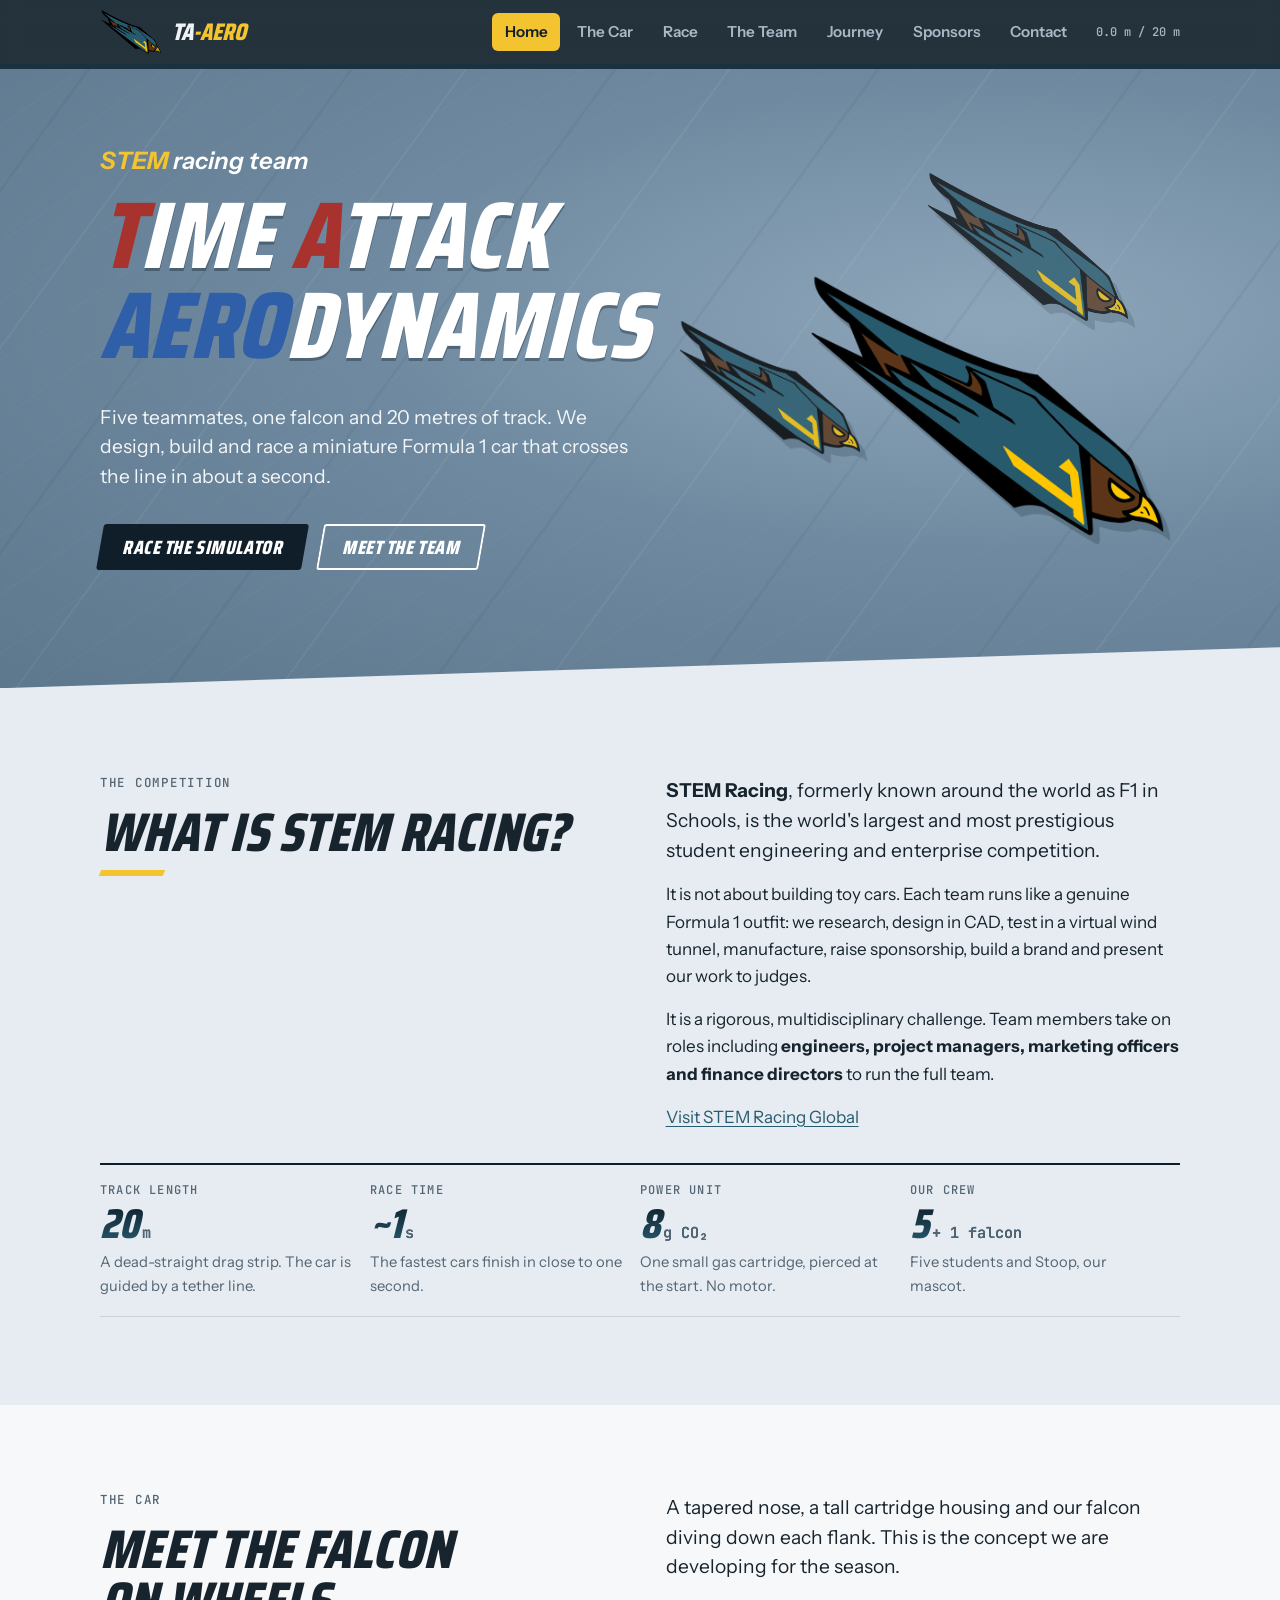
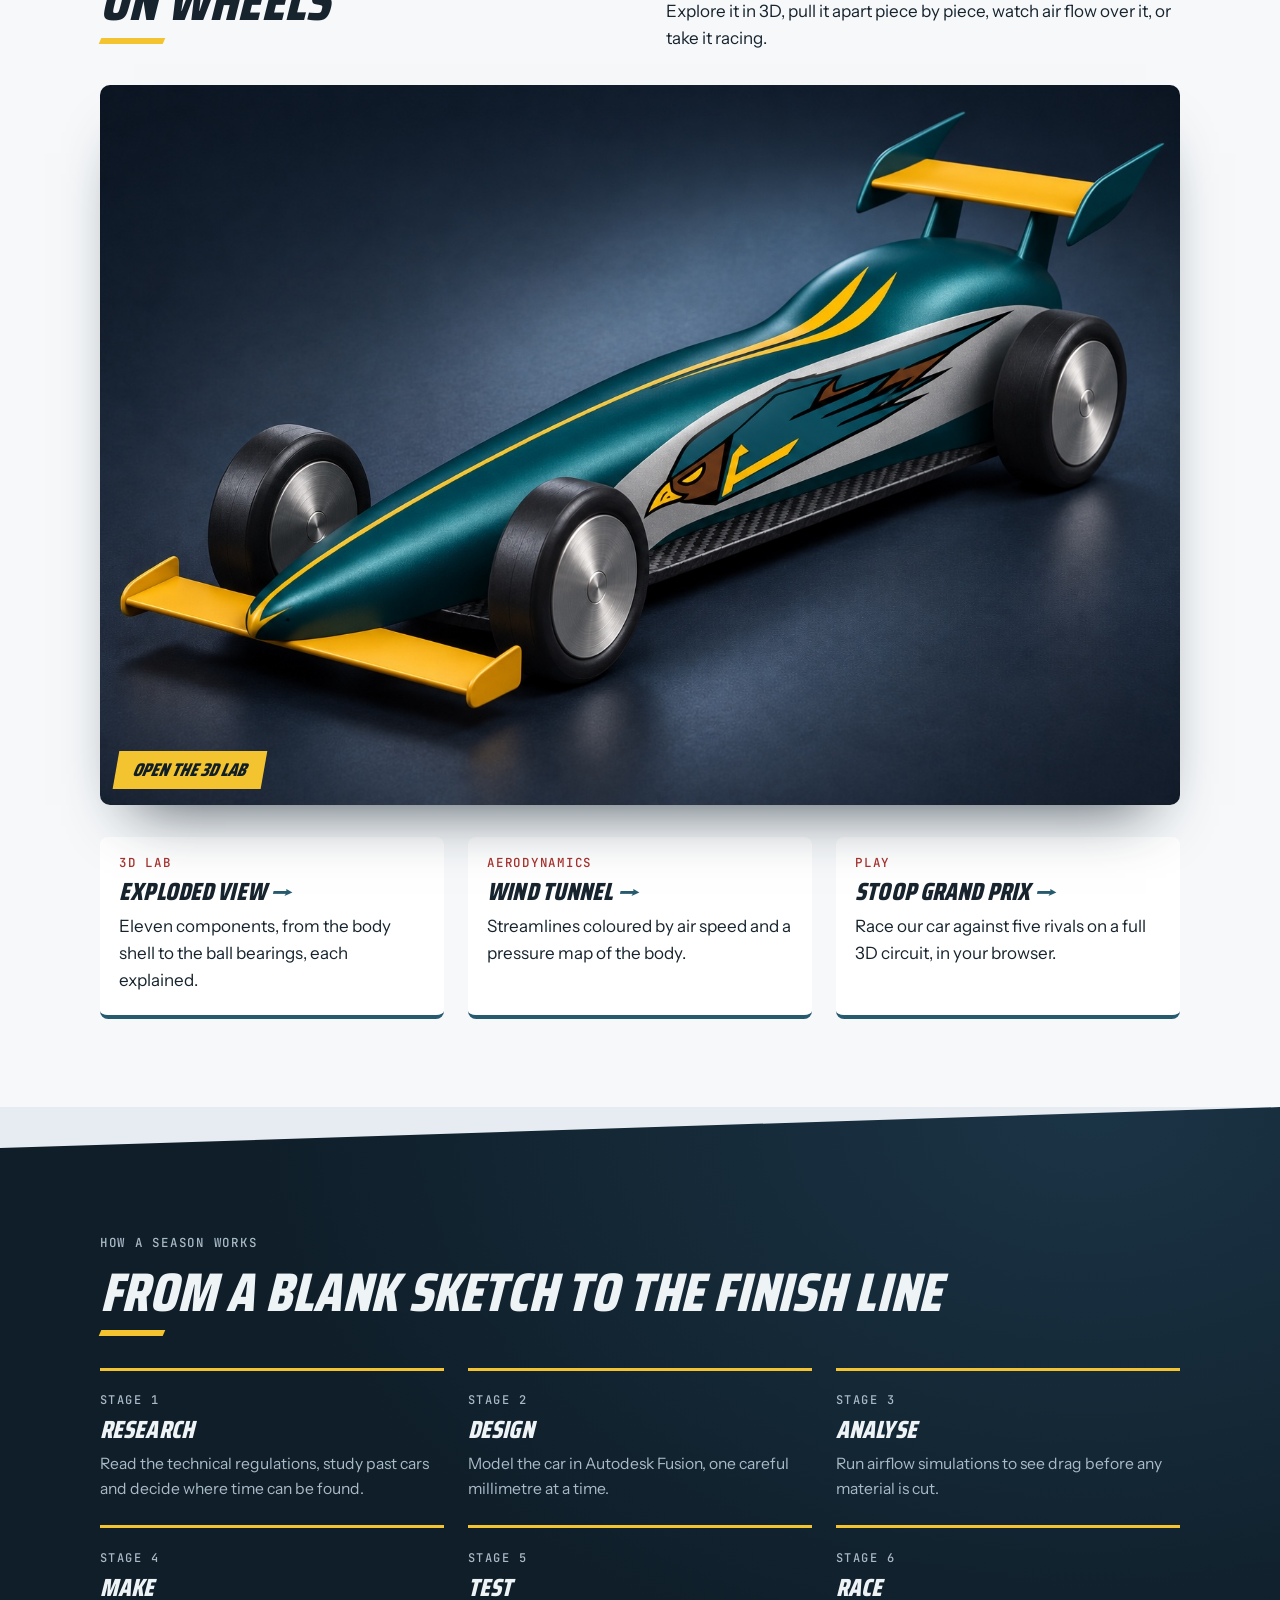
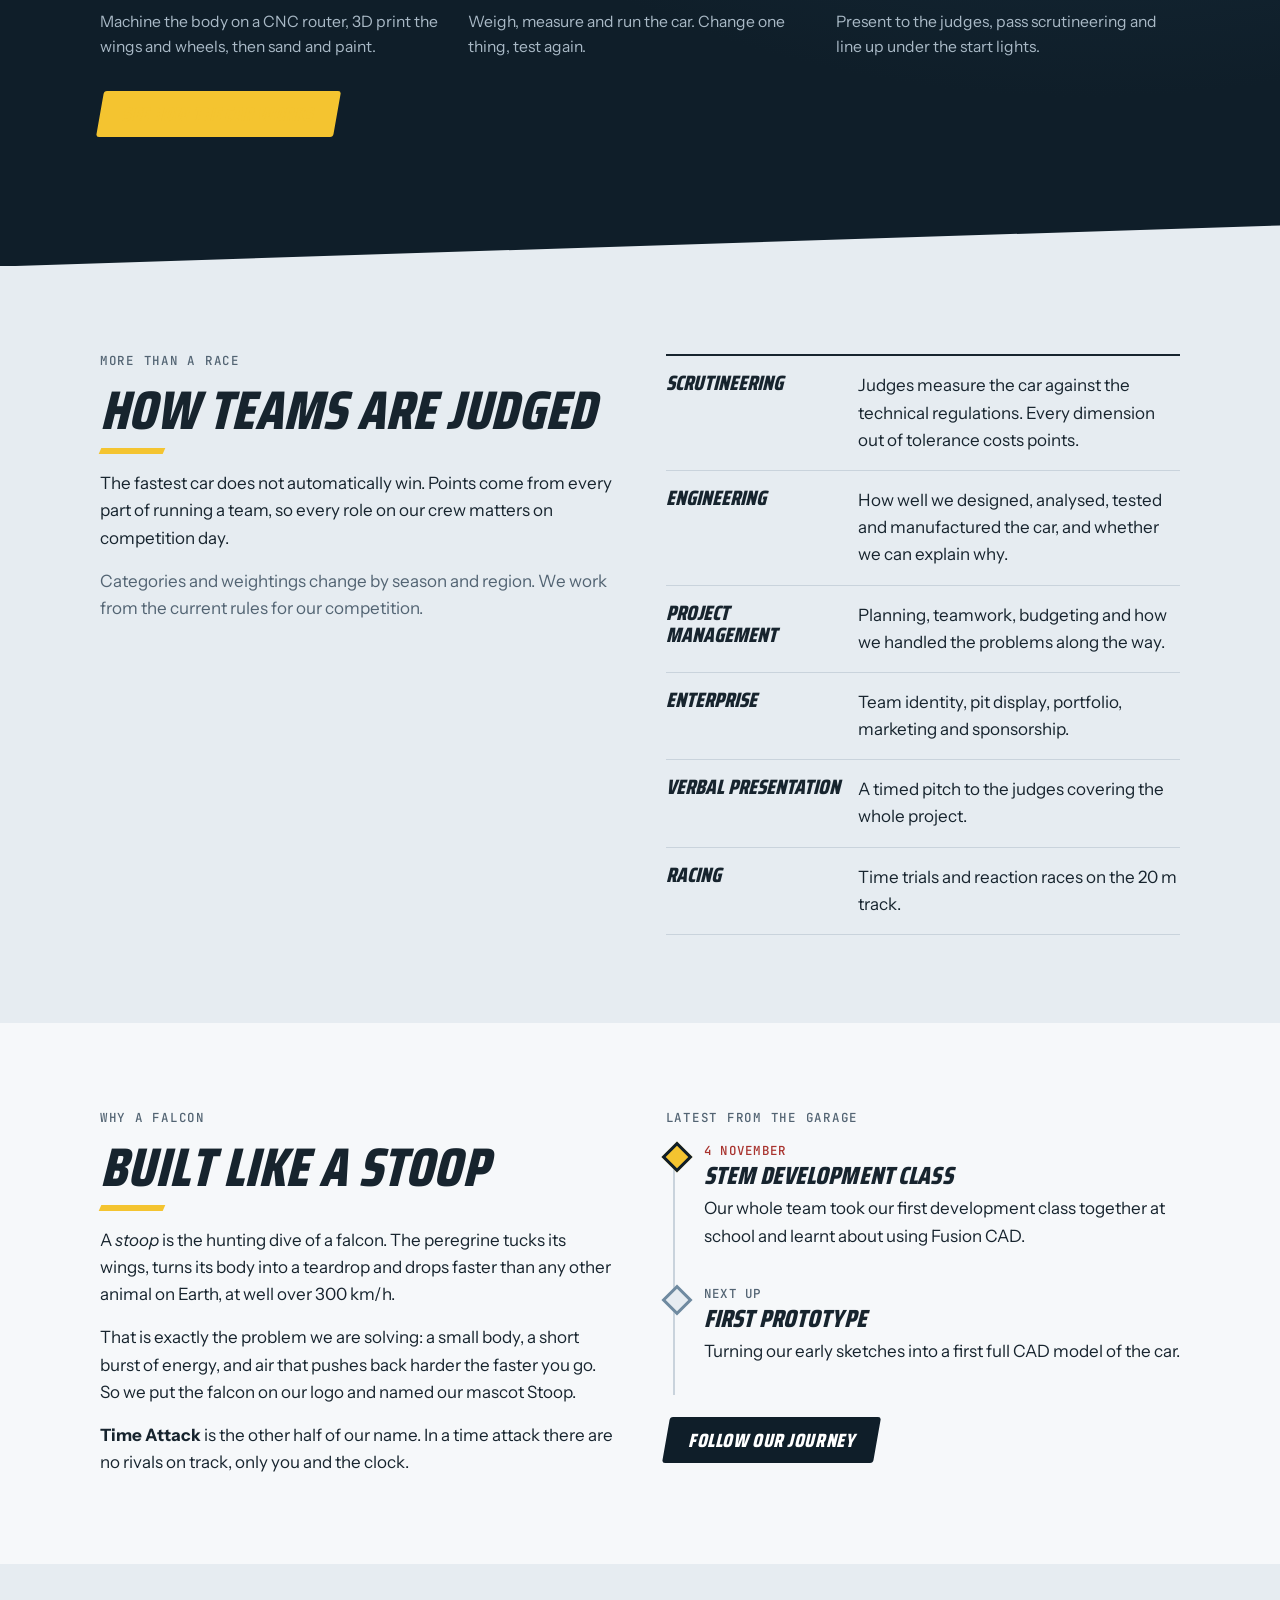
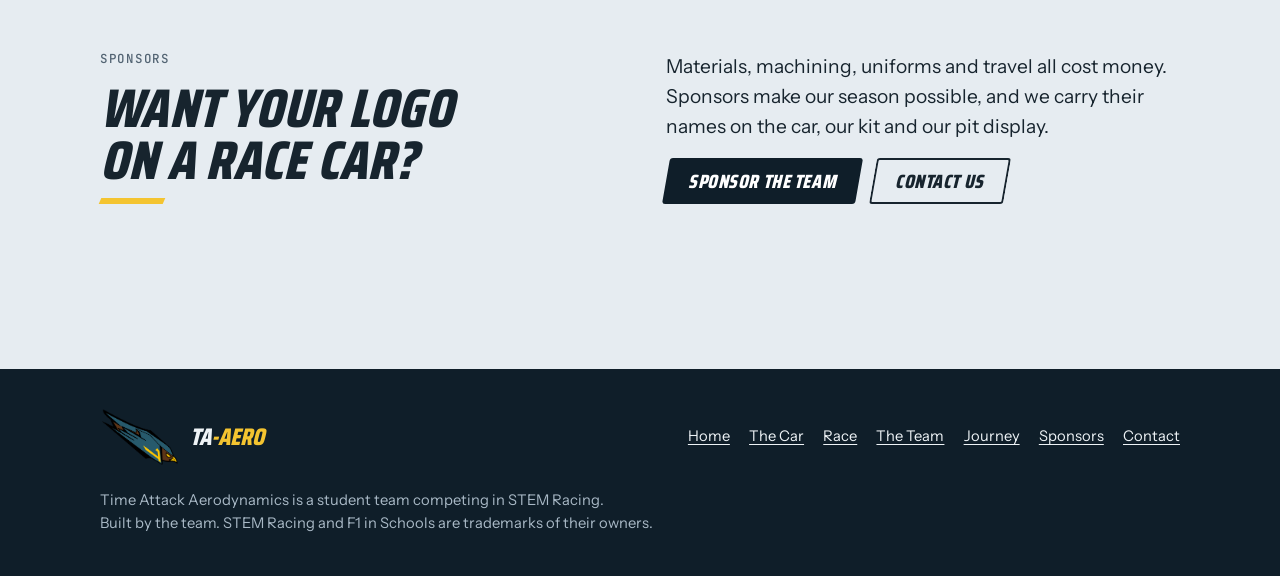
==== commit f7696f35: "Animate a falcon formation on the homepage" ====
--- a/index.html
+++ b/index.html
@@ -8,7 +8,7 @@
 <link rel="icon" href="images/logo.png">
 <link rel="preconnect" href="https://fonts.googleapis.com">
 <link rel="stylesheet" href="https://fonts.googleapis.com/css2?family=Saira+Condensed:ital,wght@1,800&family=Instrument+Sans:ital,wght@0,400;0,600;0,700;1,600&family=JetBrains+Mono:wght@500&display=swap">
-<link rel="stylesheet" href="css/style.css?v=3">
+<link rel="stylesheet" href="css/style.css?v=5">
 </head>
 <body>
 <header id="site-header"></header>
@@ -27,7 +27,11 @@
           <a class="btn btn--ghost" href="team.html"><span>Meet the team</span></a>
         </div>
       </div>
-      <img class="logo" src="images/falcon.png" alt="Stoop, the TA-aero falcon, in a dive">
+      <div class="hero-flock" role="img" aria-label="Three TA-aero falcons diving in formation">
+        <img class="hero-bird hero-bird--high" src="images/falcon.png" alt="" width="792" height="586">
+        <img class="hero-bird hero-bird--low" src="images/falcon.png" alt="" width="792" height="586">
+        <img class="hero-bird hero-bird--lead" src="images/falcon.png" alt="" width="792" height="586">
+      </div>
     </div>
   </section>
 
@@ -174,6 +178,6 @@
 </main>
 
 <footer id="site-footer"></footer>
-<script src="js/site.js?v=3"></script>
+<script src="js/site.js?v=5"></script>
 </body>
 </html>
--- a/css/style.css
+++ b/css/style.css
@@ -158,15 +158,34 @@
 .hero h1 .b { color: #2f5fa8; text-shadow: none; }
 .hero .tag { font: italic 600 1.5rem var(--body); }
 .hero .tag b { color: var(--yellow); font-weight: 700; }
-.hero .logo { width: 100%; max-width: 680px; margin-inline: auto; filter: drop-shadow(10px 14px 0 rgba(15,30,41,0.22)); }
+.hero-flock {
+  position: relative;
+  width: 100%;
+  max-width: 680px;
+  aspect-ratio: 4 / 3;
+  margin-inline: auto;
+  isolation: isolate;
+}
+.hero-bird {
+  position: absolute;
+  height: auto;
+  filter: drop-shadow(7px 9px 0 rgba(15,30,41,0.22));
+}
+.hero-bird--lead { width: 70%; top: 28%; left: 27%; --arrival: 0ms; }
+.hero-bird--high { width: 40%; top: 1%; left: 50%; opacity: 0.72; --arrival: 130ms; }
+.hero-bird--low { width: 36%; top: 40%; left: 1%; opacity: 0.8; --arrival: 250ms; }
 .hero .lede { color: #f3f6f8; }
 @media (max-width: 780px) {
   .hero .wrap { grid-template-columns: 1fr; }
-  .hero .logo { width: min(100%, 340px); order: -1; }
+  .hero-flock { width: min(100%, 360px); order: -1; }
 }
 @media (prefers-reduced-motion: no-preference) {
-  .hero .logo { animation: stoop 0.8s cubic-bezier(.2,.9,.3,1); }
-  @keyframes stoop { from { transform: translate(-60px, -80px); } }
+  .hero-bird { animation: falcon-dive 1.2s cubic-bezier(.2,.72,.25,1) var(--arrival) backwards; }
+  @keyframes falcon-dive {
+    from { transform: translate(-65%, -78%) scale(0.7) rotate(-9deg); opacity: 0; }
+    78% { transform: translate(2%, 2%) rotate(1deg); }
+    to { transform: none; }
+  }
 }
 
 /* ---------- Buttons ---------- */
@@ -420,13 +439,32 @@
 .g-rows li.me { background: var(--yellow); color: var(--ink); font-weight: 700; }
 .g-rows b { font-family: var(--mono); } .g-rows i { width: 0.8rem; height: 0.8rem; border-radius: 50%; border: 1px solid #fff; }
 .g-rows em { font: 500 0.85rem var(--mono); font-style: normal; }
-.g-touch { position: absolute; left: 0; right: 0; bottom: 52px; display: none; justify-content: space-between; padding: 0 12px; z-index: 3; pointer-events: none; }
-.g-touch div { display: flex; gap: 8px; align-items: flex-end; }
-.g-touch button { pointer-events: auto; width: 64px; height: 64px; border-radius: 50%; border: 2px solid rgba(255,255,255,0.7); background: rgba(15,30,41,0.55); color: #fff; font: 700 0.8rem var(--body); touch-action: none; }
-.g-touch button.g { background: rgba(40,150,80,0.7); } .g-touch button.r { background: rgba(168,50,45,0.7); } .g-touch button.b { background: rgba(24,140,200,0.7); }
-.g-touch button.held { background: var(--yellow); color: var(--ink); }
-@media (pointer: coarse) { .g-touch:not([hidden]) { display: flex; } .g-speedo { bottom: 124px; } }
-@media (max-width: 620px) { .game { aspect-ratio: 3 / 4; max-height: none; } .g-map { top: 92px; } }
+.game.playing { touch-action: none; }
+.g-touch { position: absolute; left: 0; right: 0; bottom: 50px; display: none; justify-content: space-between; align-items: flex-end; gap: 12px; padding: 0 max(12px, env(safe-area-inset-right, 0px)) 0 max(12px, env(safe-area-inset-left, 0px)); z-index: 3; pointer-events: none; }
+.game.is-touch .g-touch:not([hidden]) { display: flex; }
+.g-pad { pointer-events: auto; position: relative; width: min(46%, 230px); height: 76px; border-radius: 38px; border: 2px solid rgba(255,255,255,0.6); background: rgba(15,30,41,0.5); display: flex; align-items: center; justify-content: space-between; padding: 0 16px; color: rgba(255,255,255,0.7); font-size: 1.1rem; touch-action: none; }
+.g-pad i { position: absolute; left: calc(50% - 30px); top: 6px; width: 60px; height: 60px; border-radius: 50%; background: rgba(255,255,255,0.85); box-shadow: 0 4px 10px rgba(0,0,0,0.4); }
+.g-pad.held { border-color: var(--yellow); } .g-pad.held i { background: var(--yellow); }
+.g-pedals { display: flex; gap: 8px; align-items: flex-end; }
+.g-touch button { pointer-events: auto; width: 62px; height: 62px; border-radius: 50%; border: 2px solid rgba(255,255,255,0.7); background: rgba(15,30,41,0.55); color: #fff; font: 700 0.78rem var(--body); touch-action: none; }
+.g-touch button.g { width: 84px; height: 84px; background: rgba(40,150,80,0.75); font-size: 1rem; }
+.g-touch button.r { background: rgba(168,50,45,0.75); } .g-touch button.b { background: rgba(24,140,200,0.75); }
+.g-touch button.held { background: var(--yellow); color: var(--ink); transform: scale(0.94); }
+.game.is-touch .g-speedo { bottom: 148px; }
+.game.is-touch .g-speedo b { font-size: clamp(2rem, 9vw, 3.4rem); }
+.g-keys--touch { display: none; }
+.game.is-touch .g-keys--kb { display: none; } .game.is-touch .g-keys--touch { display: block; }
+.g-bar { flex-wrap: wrap; max-width: calc(100% - 24px); }
+@media (max-width: 620px) and (orientation: portrait) { .game { aspect-ratio: 3 / 4.4; max-height: none; } .g-map { top: 92px; } .g-stat { min-width: 3.6rem; padding: 0.3rem 0.5rem; } }
+@media (orientation: landscape) and (max-height: 520px) {
+  .game { max-height: 96vh; }
+  .g-map { width: 104px; top: 10px; }
+  .game.is-touch .g-speedo { bottom: 142px; right: 14px; }
+  .game.is-touch .g-speedo b { font-size: 2.2rem; }
+  .g-stat { min-width: 3.4rem; padding: 0.25rem 0.5rem; } .g-stat b { font-size: 0.9rem; }
+  .g-touch { bottom: 44px; } .g-pad { height: 66px; } .g-pad i { width: 52px; height: 52px; left: calc(50% - 26px); }
+  .g-touch button { width: 54px; height: 54px; } .g-touch button.g { width: 72px; height: 72px; }
+}
 .keys { list-style: none; margin: 0; padding: 0; display: grid; gap: 0.45rem; }
 .keys li { display: flex; justify-content: space-between; gap: 1rem; border-bottom: 1px solid var(--line); padding-bottom: 0.45rem; font-size: 0.95rem; }
 @media (max-width: 1020px) {
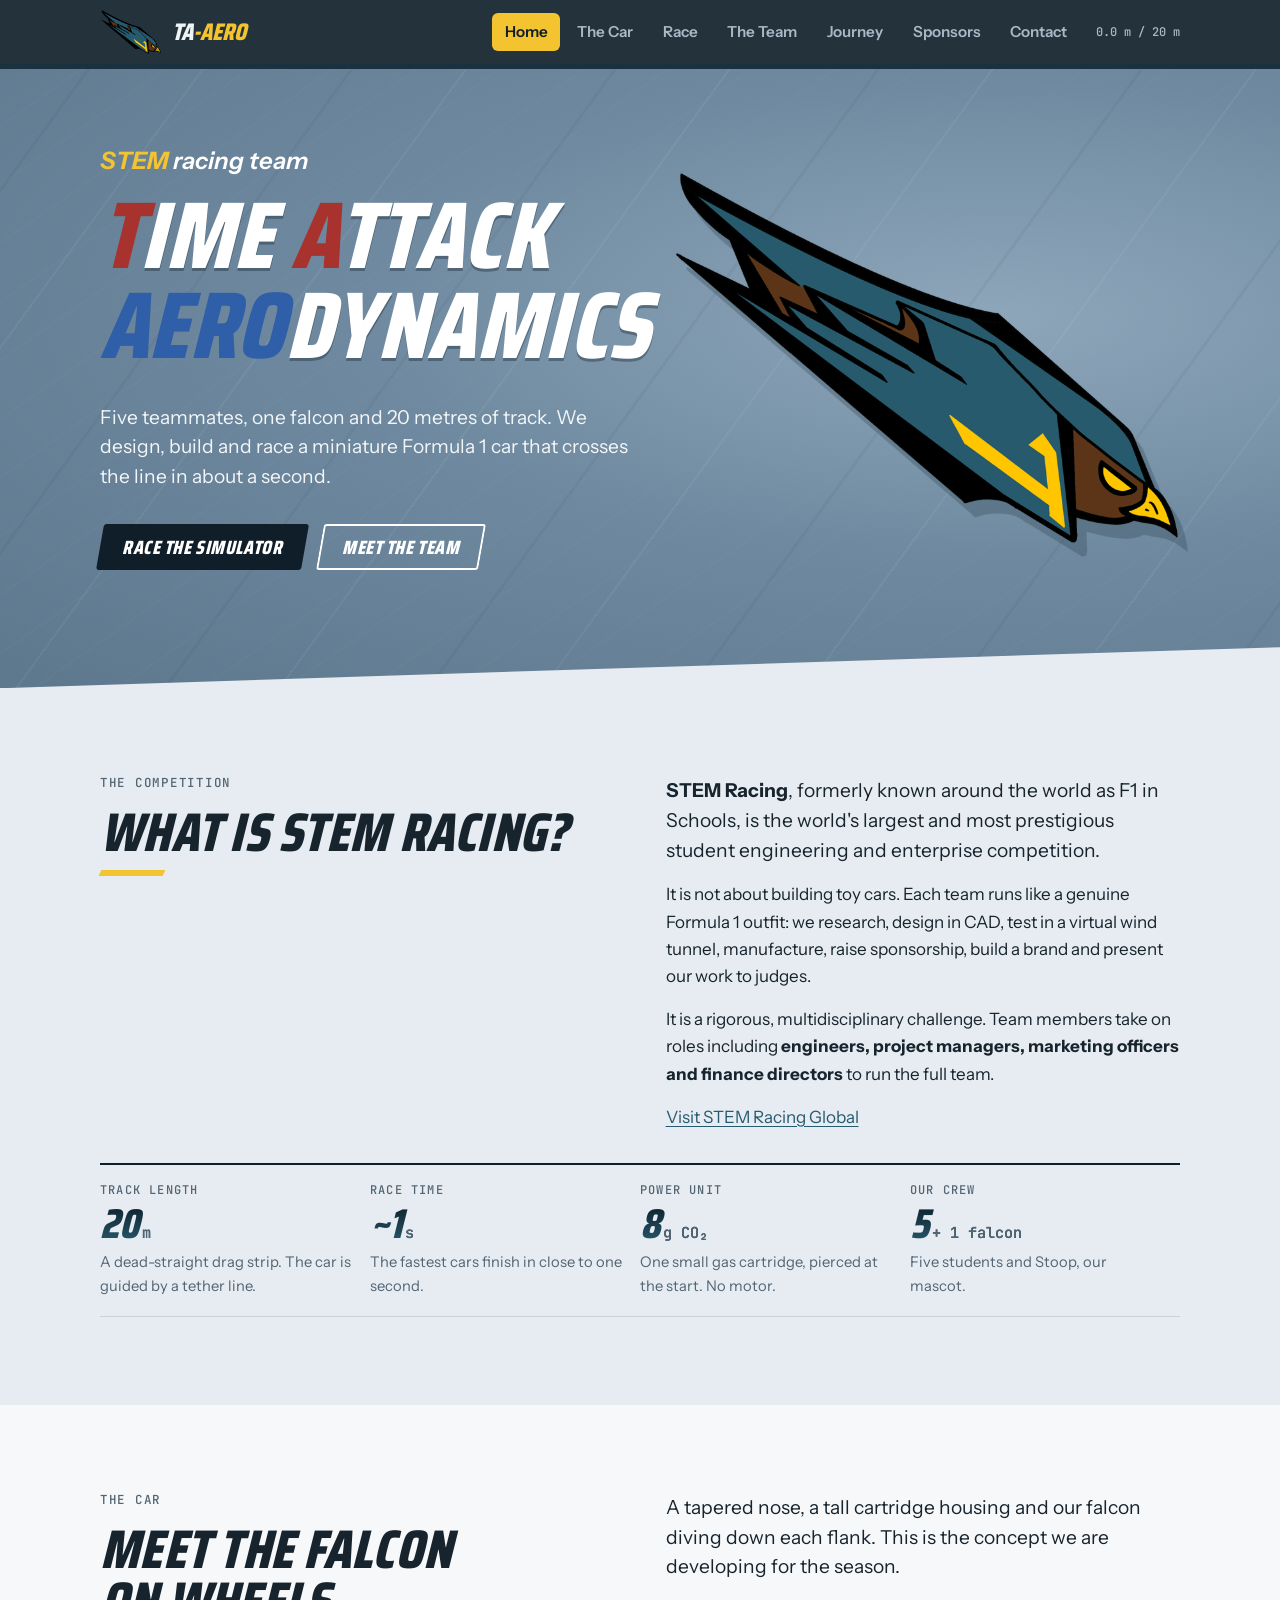
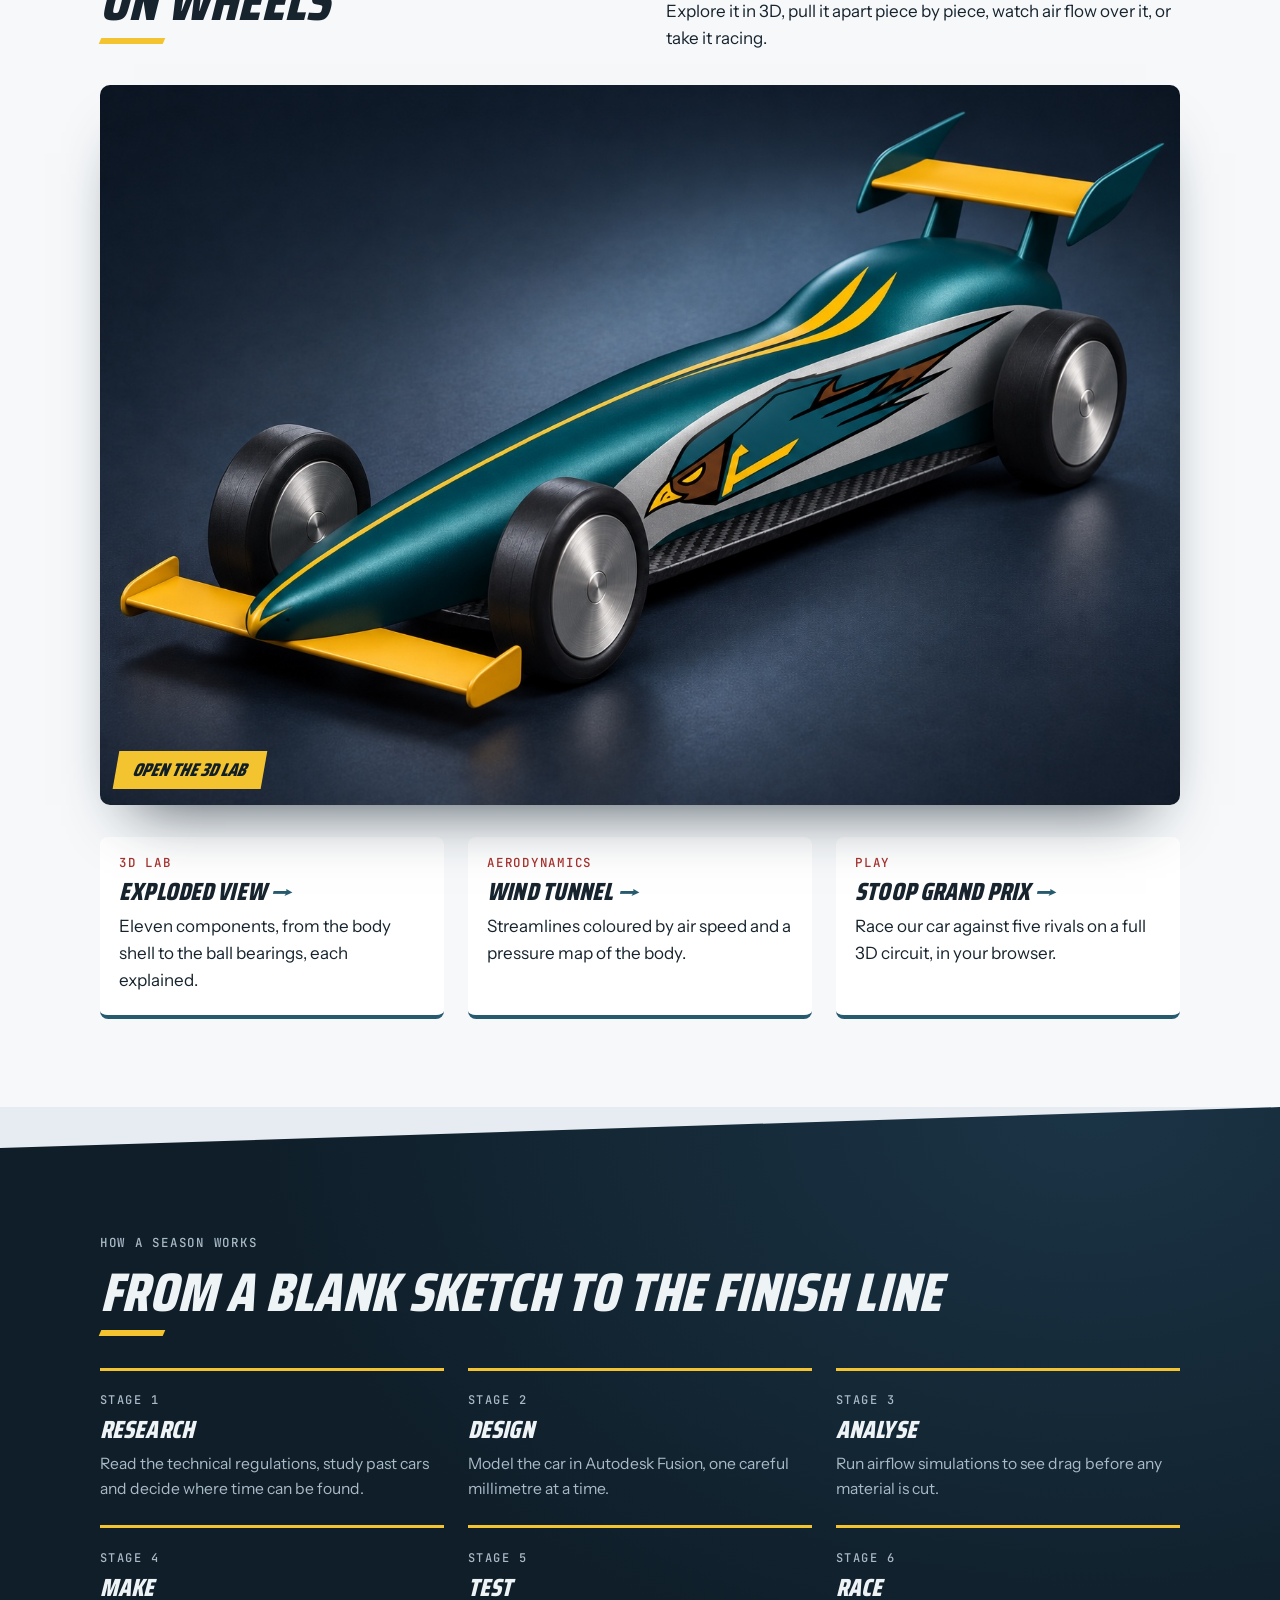
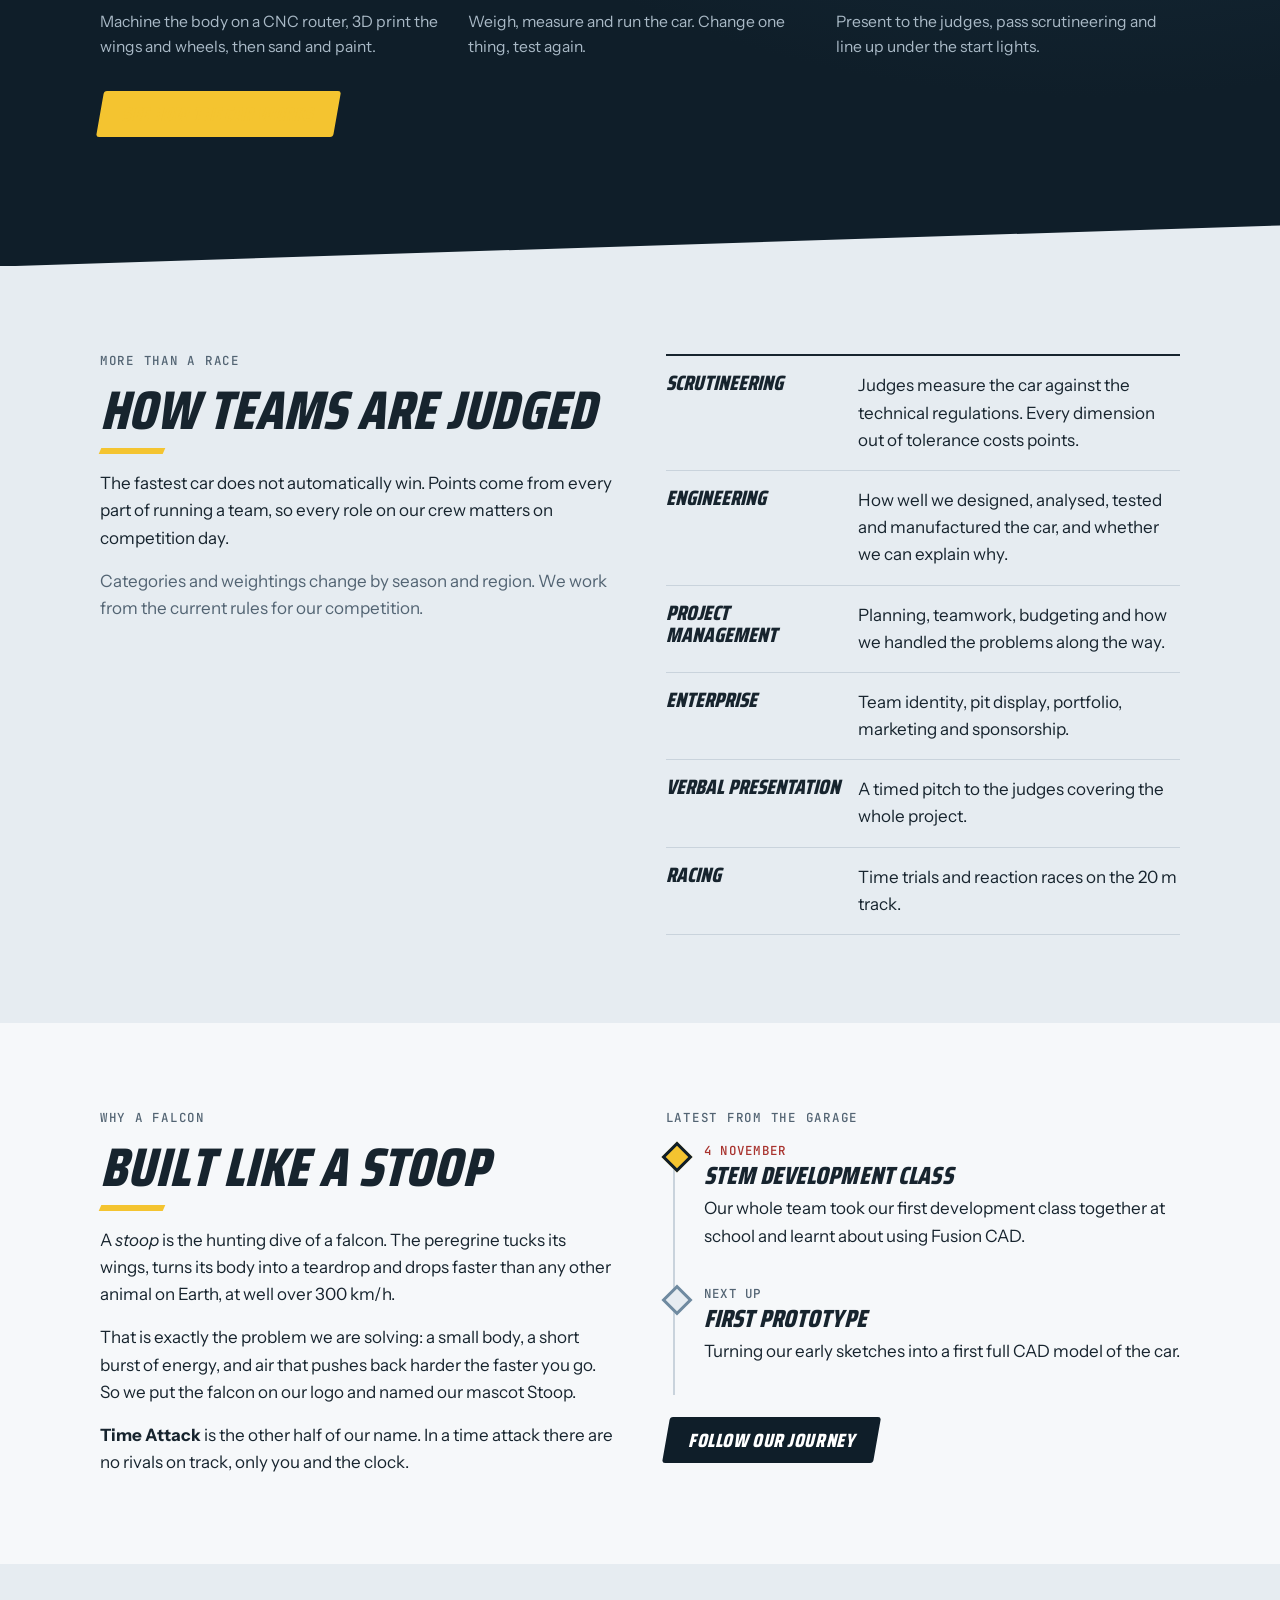
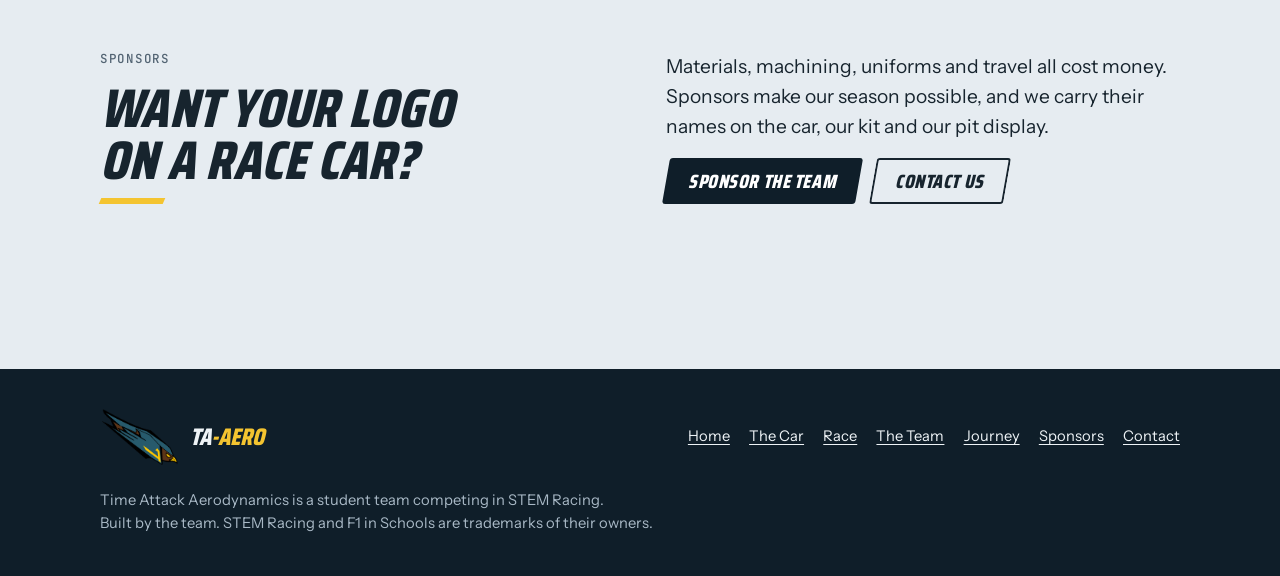
==== commit 7164c28b: "Restore the single falcon on the homepage" ====
--- a/index.html
+++ b/index.html
@@ -8,7 +8,7 @@
 <link rel="icon" href="images/logo.png">
 <link rel="preconnect" href="https://fonts.googleapis.com">
 <link rel="stylesheet" href="https://fonts.googleapis.com/css2?family=Saira+Condensed:ital,wght@1,800&family=Instrument+Sans:ital,wght@0,400;0,600;0,700;1,600&family=JetBrains+Mono:wght@500&display=swap">
-<link rel="stylesheet" href="css/style.css?v=5">
+<link rel="stylesheet" href="css/style.css?v=7">
 </head>
 <body>
 <header id="site-header"></header>
@@ -27,11 +27,7 @@
           <a class="btn btn--ghost" href="team.html"><span>Meet the team</span></a>
         </div>
       </div>
-      <div class="hero-flock" role="img" aria-label="Three TA-aero falcons diving in formation">
-        <img class="hero-bird hero-bird--high" src="images/falcon.png" alt="" width="792" height="586">
-        <img class="hero-bird hero-bird--low" src="images/falcon.png" alt="" width="792" height="586">
-        <img class="hero-bird hero-bird--lead" src="images/falcon.png" alt="" width="792" height="586">
-      </div>
+      <img class="logo" src="images/falcon.png" alt="Stoop, the TA-aero falcon, in a dive">
     </div>
   </section>
 
--- a/css/style.css
+++ b/css/style.css
@@ -158,34 +158,15 @@
 .hero h1 .b { color: #2f5fa8; text-shadow: none; }
 .hero .tag { font: italic 600 1.5rem var(--body); }
 .hero .tag b { color: var(--yellow); font-weight: 700; }
-.hero-flock {
-  position: relative;
-  width: 100%;
-  max-width: 680px;
-  aspect-ratio: 4 / 3;
-  margin-inline: auto;
-  isolation: isolate;
-}
-.hero-bird {
-  position: absolute;
-  height: auto;
-  filter: drop-shadow(7px 9px 0 rgba(15,30,41,0.22));
-}
-.hero-bird--lead { width: 70%; top: 28%; left: 27%; --arrival: 0ms; }
-.hero-bird--high { width: 40%; top: 1%; left: 50%; opacity: 0.72; --arrival: 130ms; }
-.hero-bird--low { width: 36%; top: 40%; left: 1%; opacity: 0.8; --arrival: 250ms; }
+.hero .logo { width: 100%; max-width: 680px; margin-inline: auto; filter: drop-shadow(10px 14px 0 rgba(15,30,41,0.22)); }
 .hero .lede { color: #f3f6f8; }
 @media (max-width: 780px) {
   .hero .wrap { grid-template-columns: 1fr; }
-  .hero-flock { width: min(100%, 360px); order: -1; }
+  .hero .logo { width: min(100%, 340px); order: -1; }
 }
 @media (prefers-reduced-motion: no-preference) {
-  .hero-bird { animation: falcon-dive 1.2s cubic-bezier(.2,.72,.25,1) var(--arrival) backwards; }
-  @keyframes falcon-dive {
-    from { transform: translate(-65%, -78%) scale(0.7) rotate(-9deg); opacity: 0; }
-    78% { transform: translate(2%, 2%) rotate(1deg); }
-    to { transform: none; }
-  }
+  .hero .logo { animation: stoop 0.8s cubic-bezier(.2,.9,.3,1); }
+  @keyframes stoop { from { transform: translate(-60px, -80px); } }
 }
 
 /* ---------- Buttons ---------- */
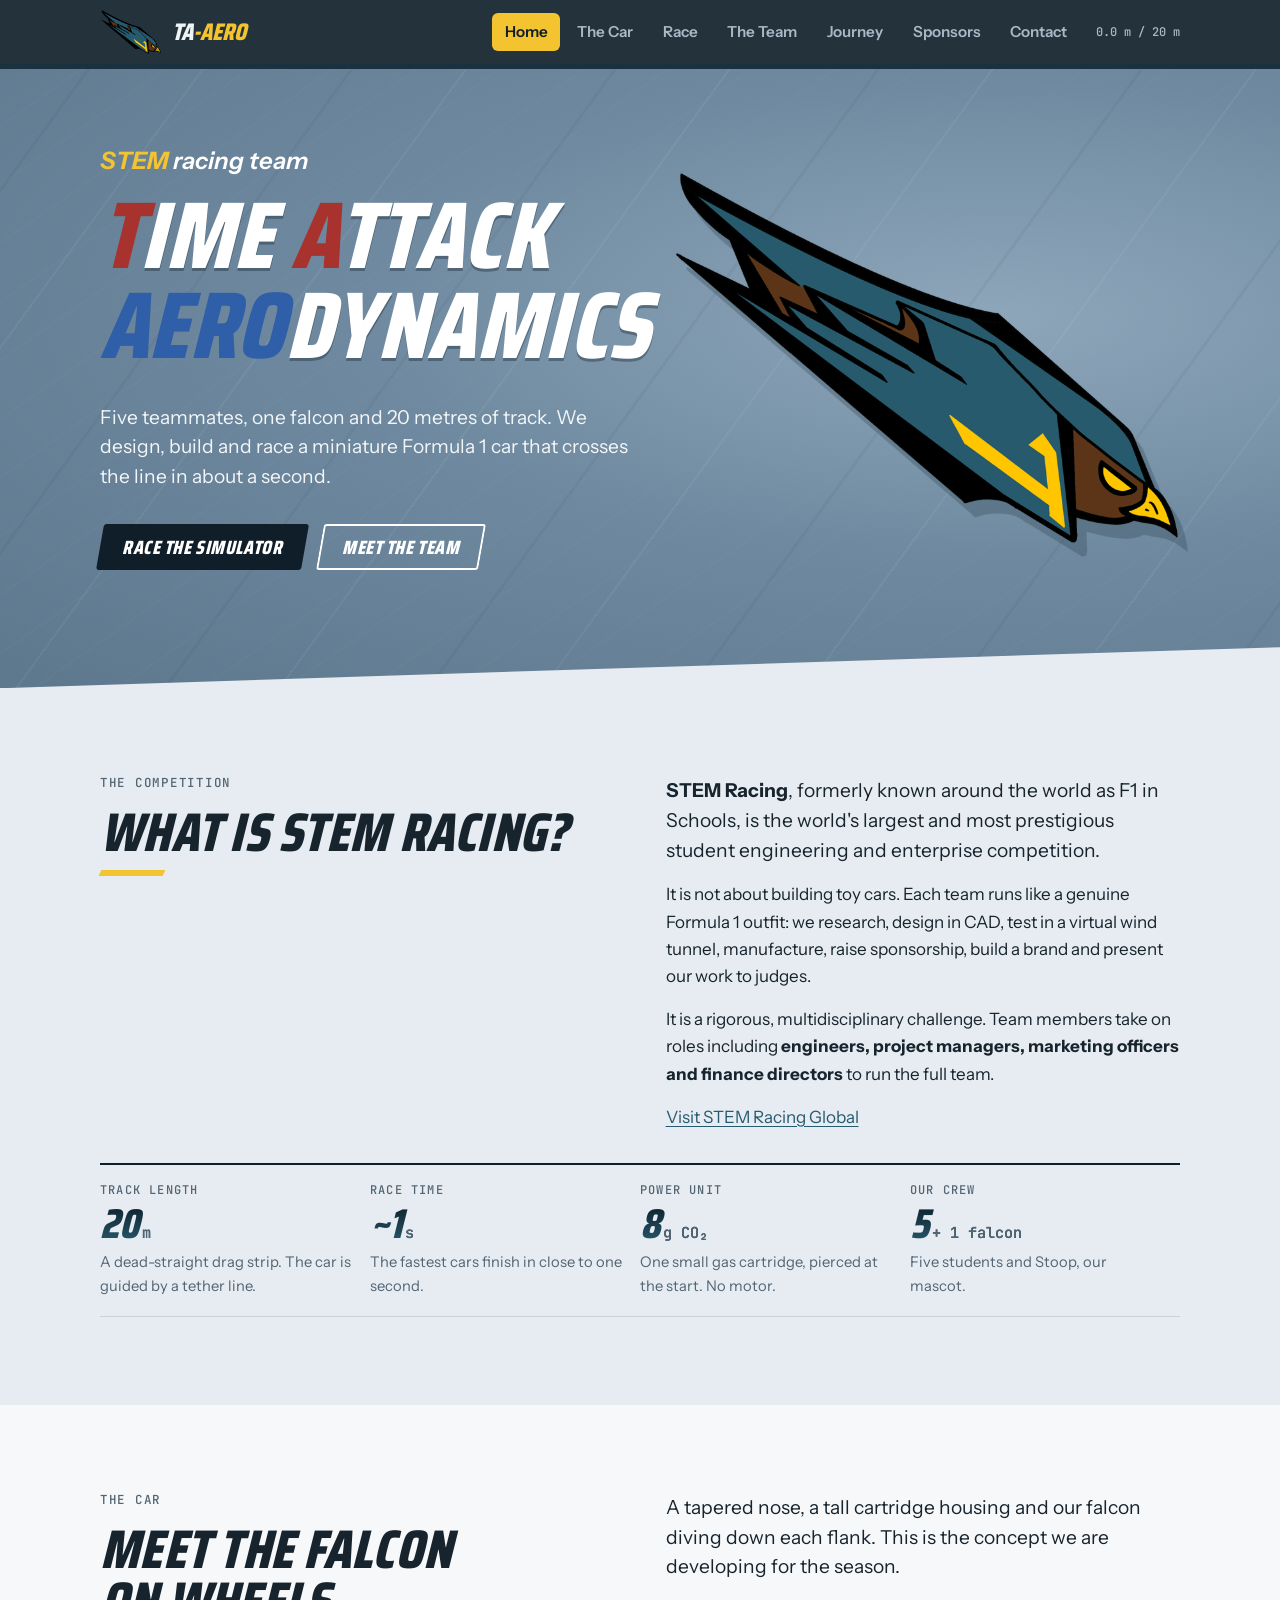
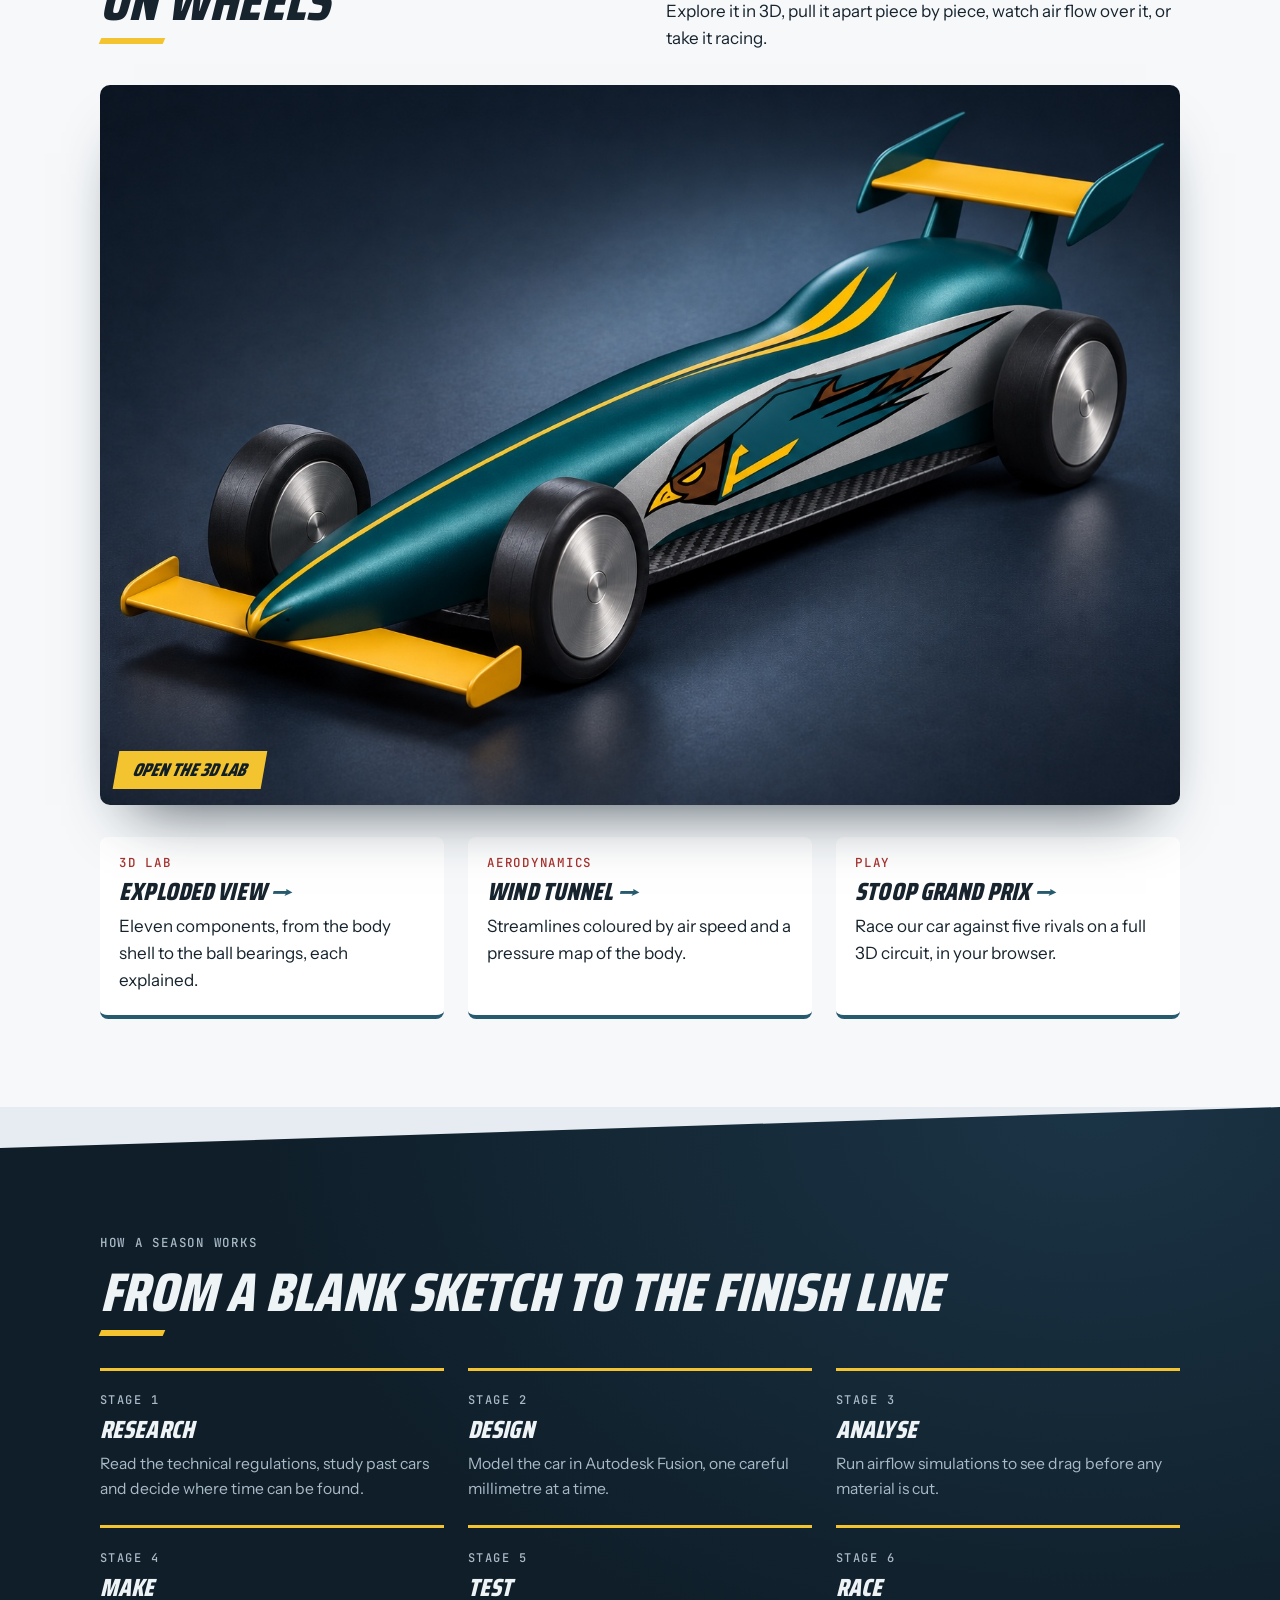
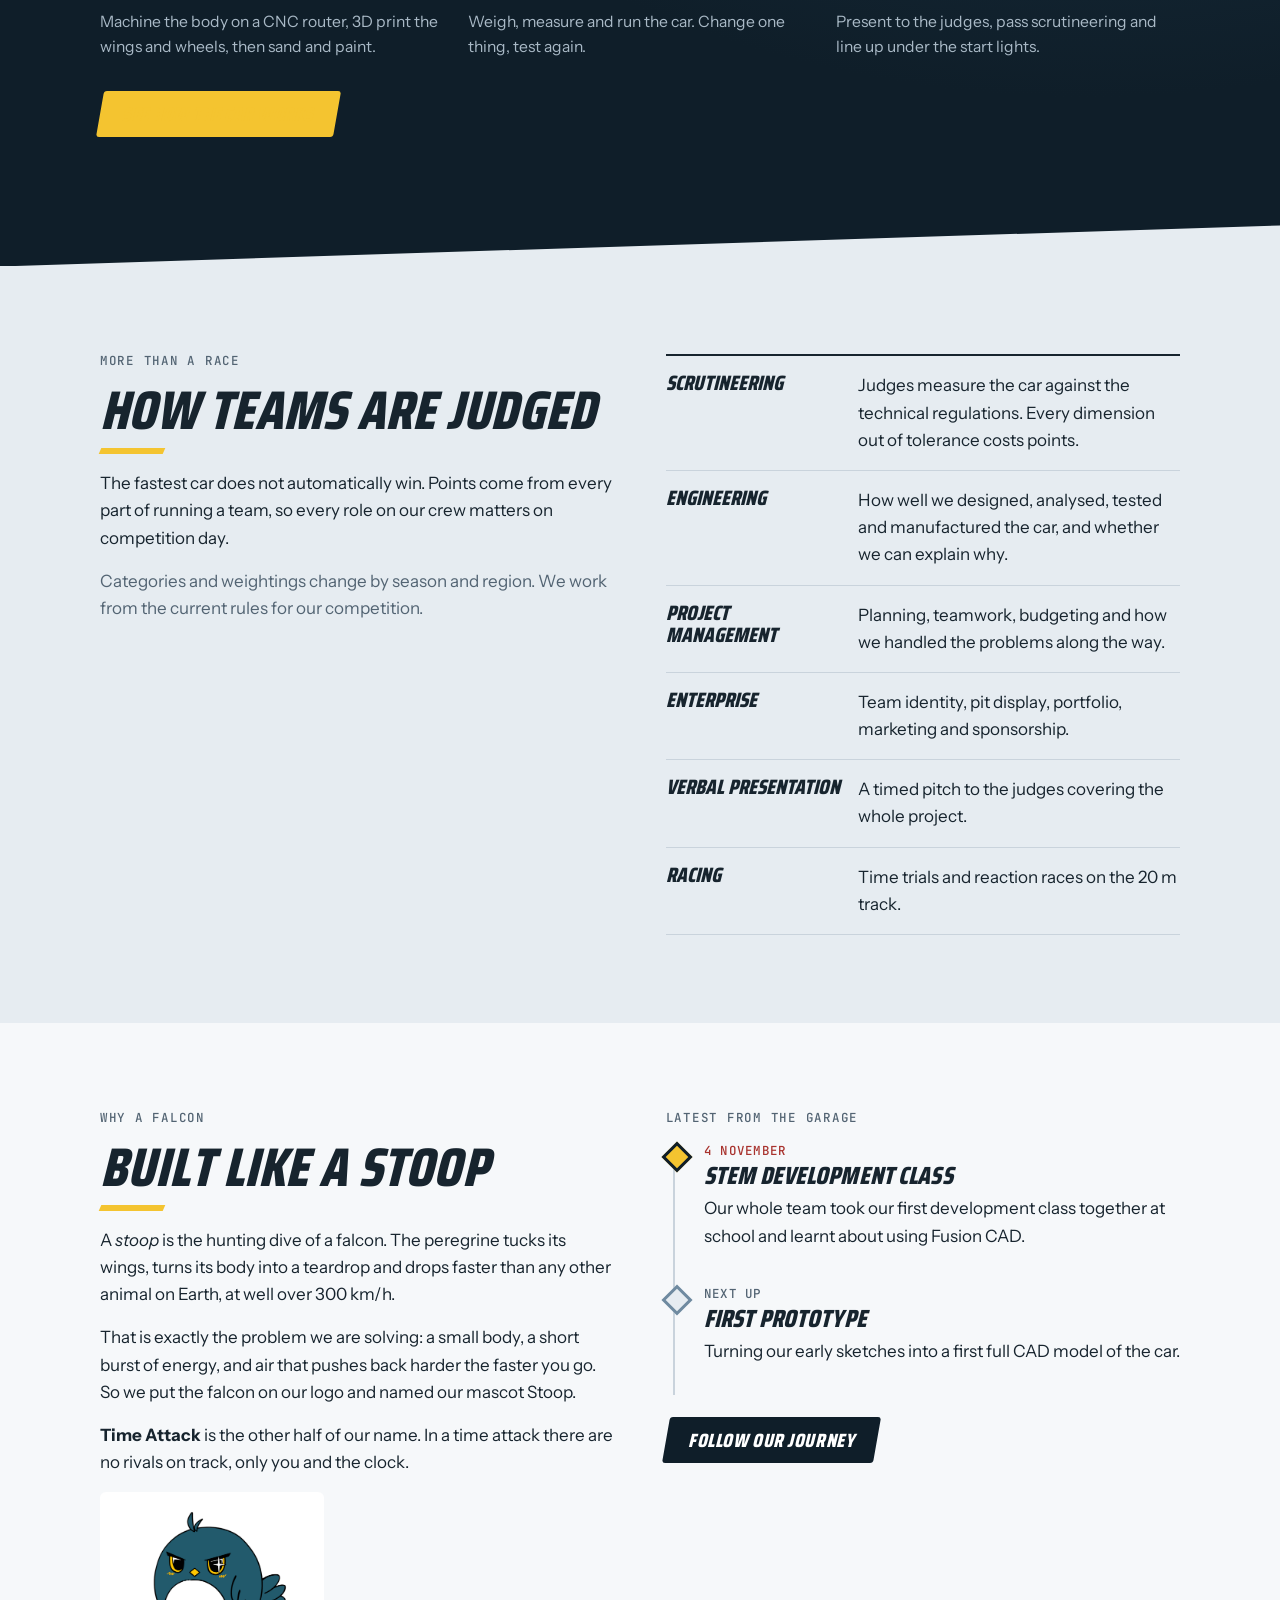
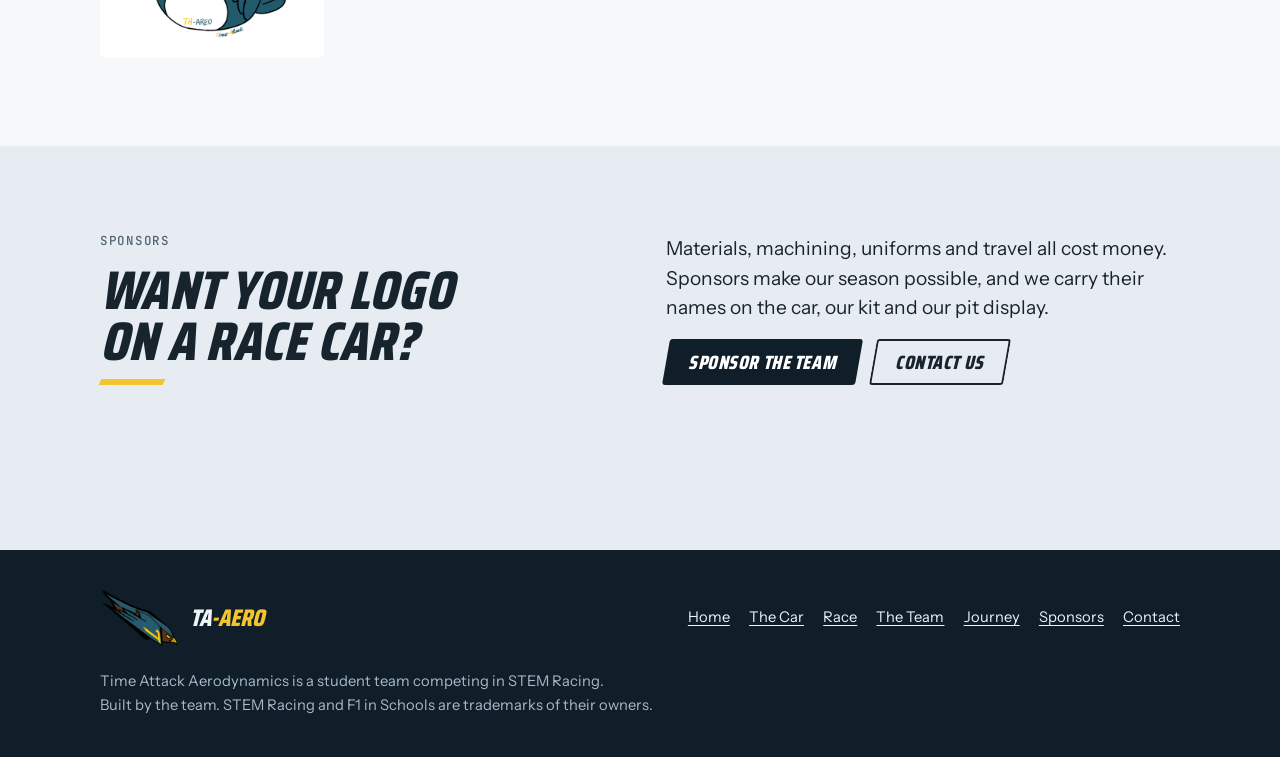
==== commit 9230a56a: "Add Stoop artwork and update Hayley’s team role" ====
--- a/index.html
+++ b/index.html
@@ -8,7 +8,7 @@
 <link rel="icon" href="images/logo.png">
 <link rel="preconnect" href="https://fonts.googleapis.com">
 <link rel="stylesheet" href="https://fonts.googleapis.com/css2?family=Saira+Condensed:ital,wght@1,800&family=Instrument+Sans:ital,wght@0,400;0,600;0,700;1,600&family=JetBrains+Mono:wght@500&display=swap">
-<link rel="stylesheet" href="css/style.css?v=7">
+<link rel="stylesheet" href="css/style.css?v=8">
 </head>
 <body>
 <header id="site-header"></header>
@@ -136,6 +136,7 @@
         <p>A <em>stoop</em> is the hunting dive of a falcon. The peregrine tucks its wings, turns its body into a teardrop and drops faster than any other animal on Earth, at well over 300 km/h.</p>
         <p>That is exactly the problem we are solving: a small body, a short burst of energy, and air that pushes back harder the faster you go. So we put the falcon on our logo and named our mascot Stoop.</p>
         <p><strong>Time Attack</strong> is the other half of our name. In a time attack there are no rivals on track, only you and the clock.</p>
+        <figure class="slot mascot-art mascot-art--small"><img src="images/team/stoop-mascot.png" alt="Stoop, the teal and yellow TA-aero mascot" width="1000" height="695" loading="lazy"></figure>
       </div>
       <div class="stack">
         <p class="eyebrow">Latest from the garage</p>
--- a/css/style.css
+++ b/css/style.css
@@ -242,7 +242,10 @@
 .member .role { font: 500 0.78rem var(--mono); letter-spacing: 0.12em; text-transform: uppercase; color: var(--red); }
 .member h3 { font-size: 2.2rem; }
 .member ul { margin: 0; padding-left: 1.1rem; color: var(--muted); font-size: 0.97rem; }
-.member--mascot .slot { background: var(--slate); }
+.slot.mascot-art { background: #fff; padding: 1rem; }
+.slot.mascot-art img { position: static; width: 100%; height: auto; }
+.mascot-art--small { width: min(100%, 14rem); aspect-ratio: auto; }
+.member:hover .slot.mascot-art img { transform: none; }
 
 /* ---------- Timeline ---------- */
 .timeline { list-style: none; margin: 0; padding: 0; position: relative; }
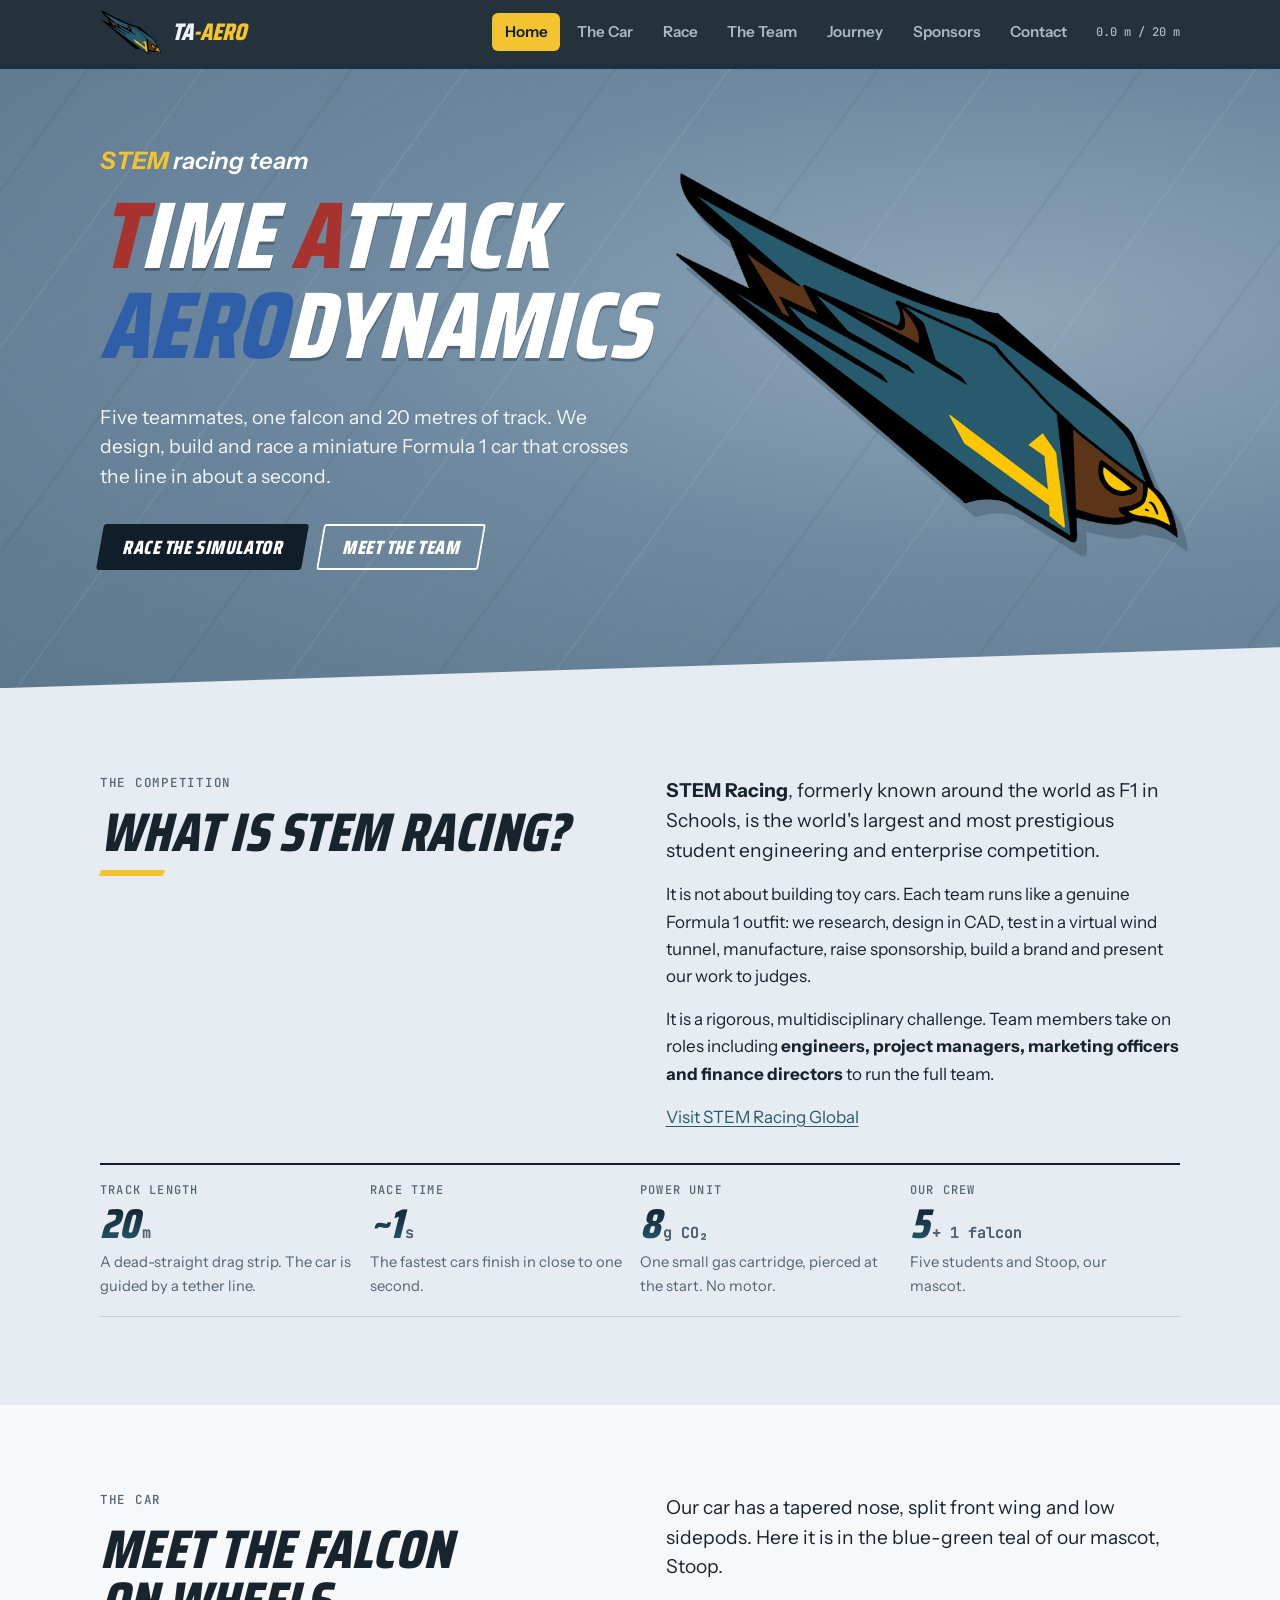
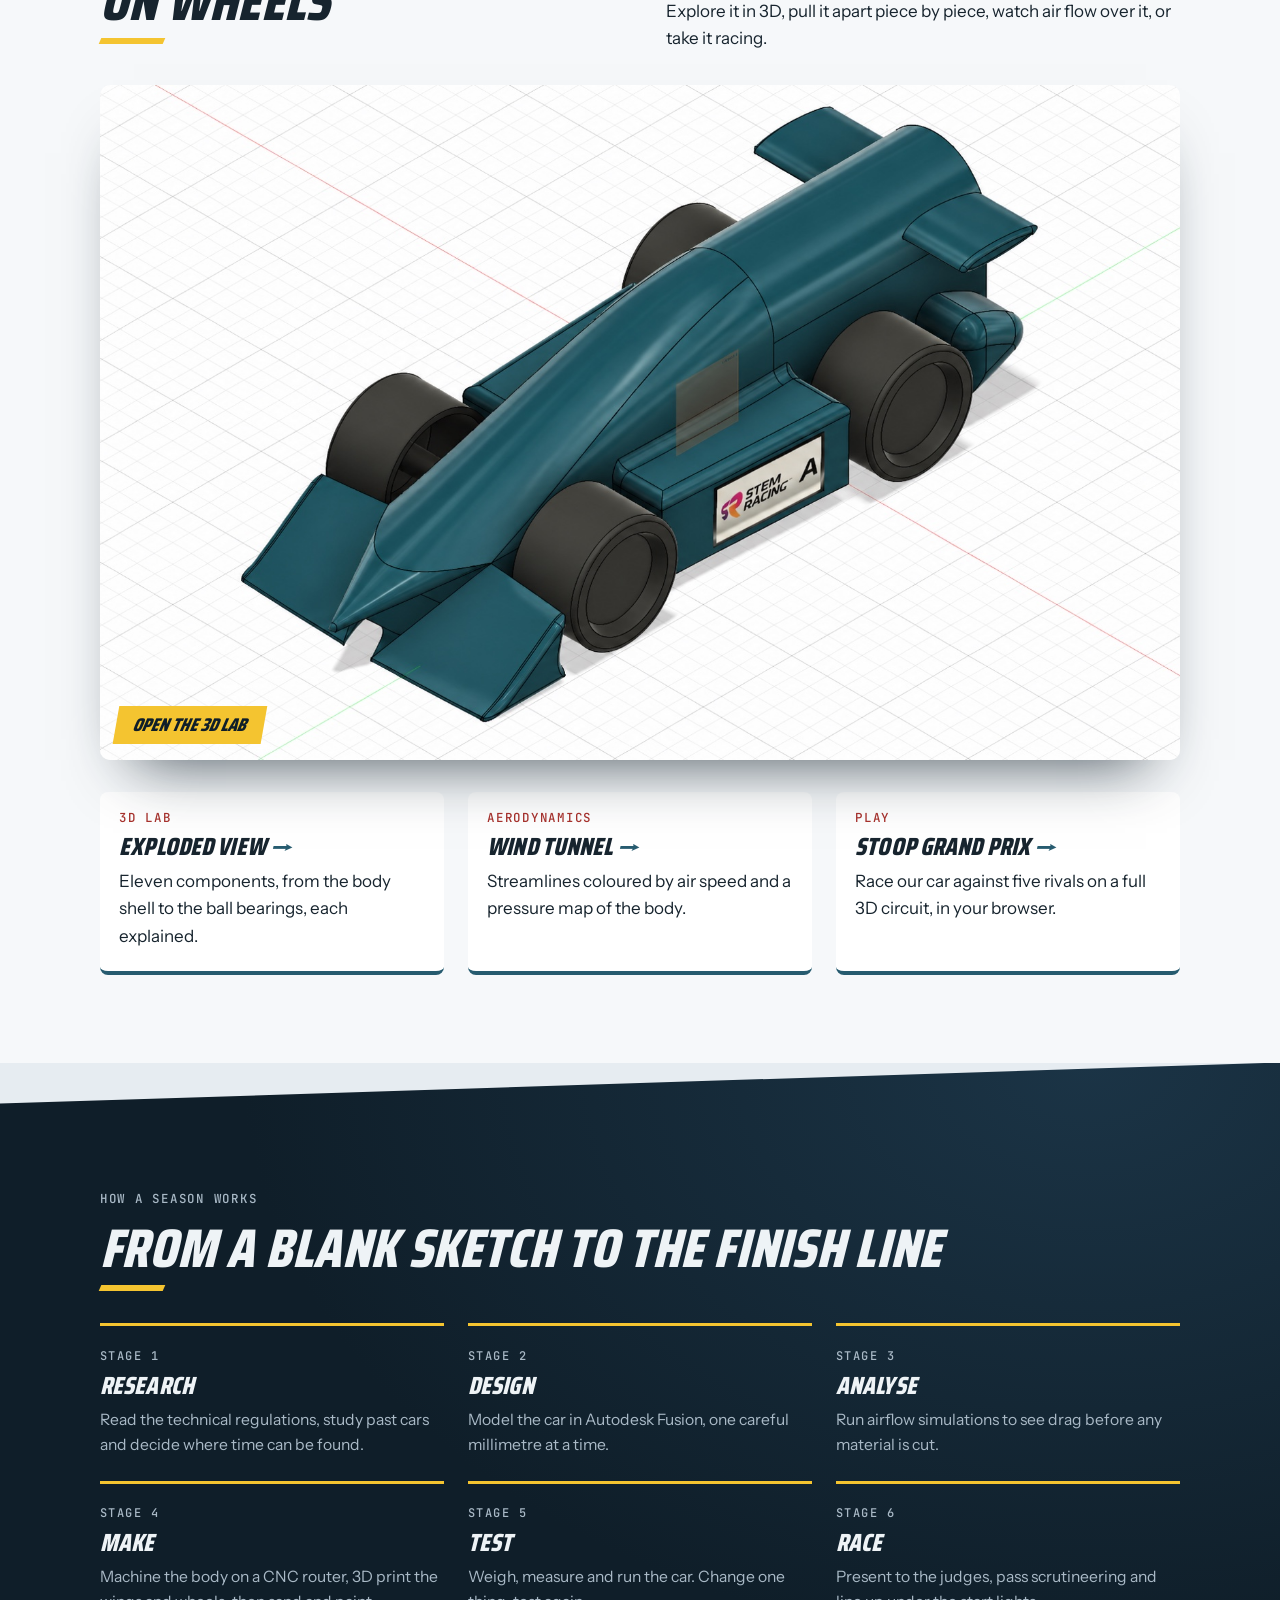
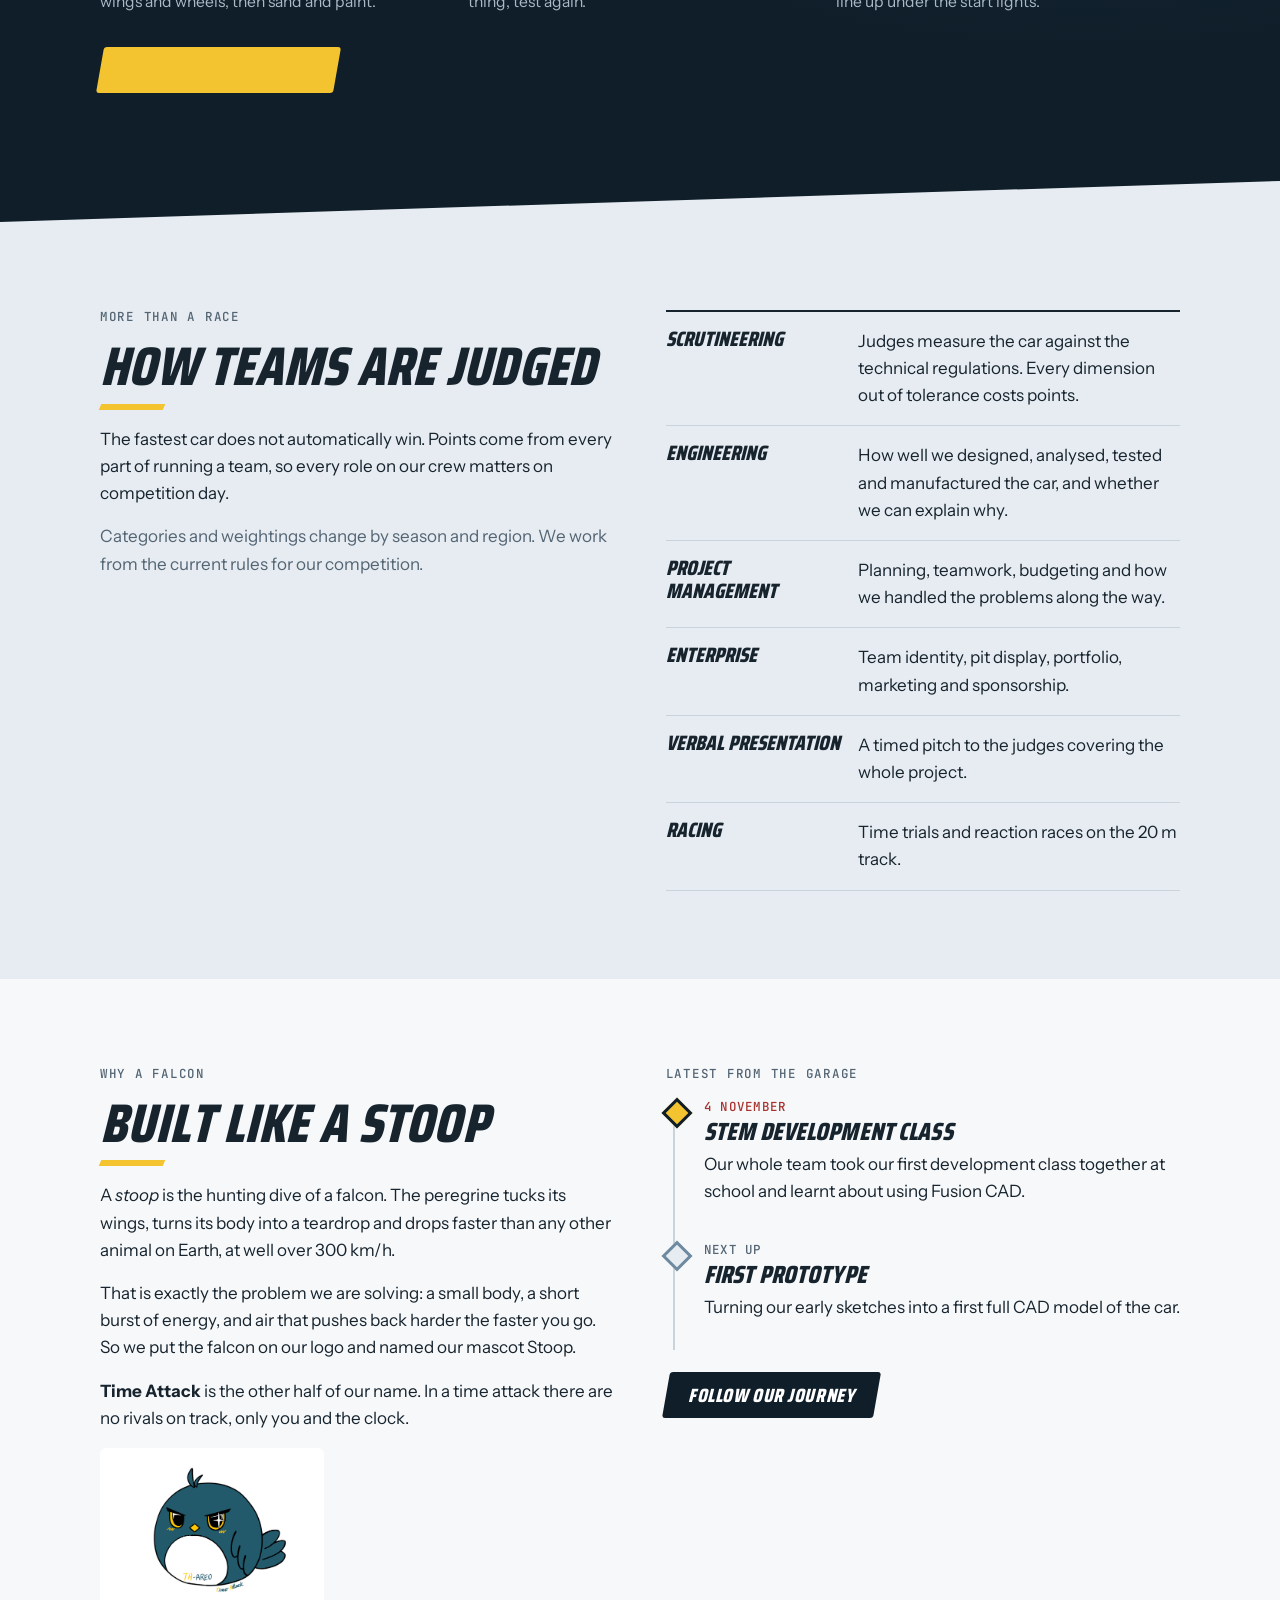
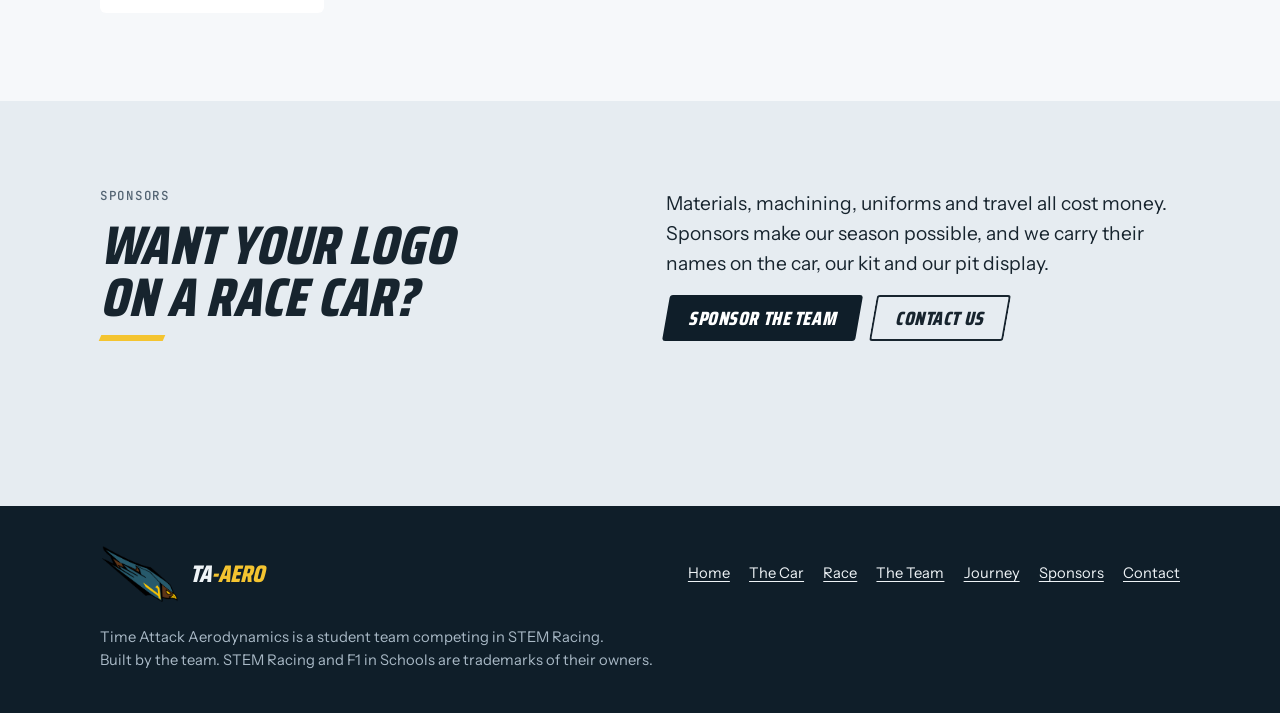
==== commit 8b641489: "Replace concept cars with the teal TA-aero CAD design" ====
--- a/index.html
+++ b/index.html
@@ -63,12 +63,12 @@
           <h2>Meet the falcon on wheels</h2>
         </div>
         <div class="stack">
-          <p class="lede">A tapered nose, a tall cartridge housing and our falcon diving down each flank. This is the concept we are developing for the season.</p>
+          <p class="lede">Our car has a tapered nose, split front wing and low sidepods. Here it is in the blue-green teal of our mascot, Stoop.</p>
           <p>Explore it in 3D, pull it apart piece by piece, watch air flow over it, or take it racing.</p>
         </div>
       </div>
       <a class="showcase" href="car.html#lab">
-        <img src="images/car-concept.jpg" width="1536" height="1024" alt="Teal STEM Racing car concept with the diving falcon on its side and yellow wings">
+        <img src="images/car-cad-teal.jpg" width="1586" height="992" alt="Three-quarter CAD view of the TA-aero car in blue-green teal">
         <span class="showcase-tag">Open the 3D lab</span>
       </a>
       <div class="grid-3">
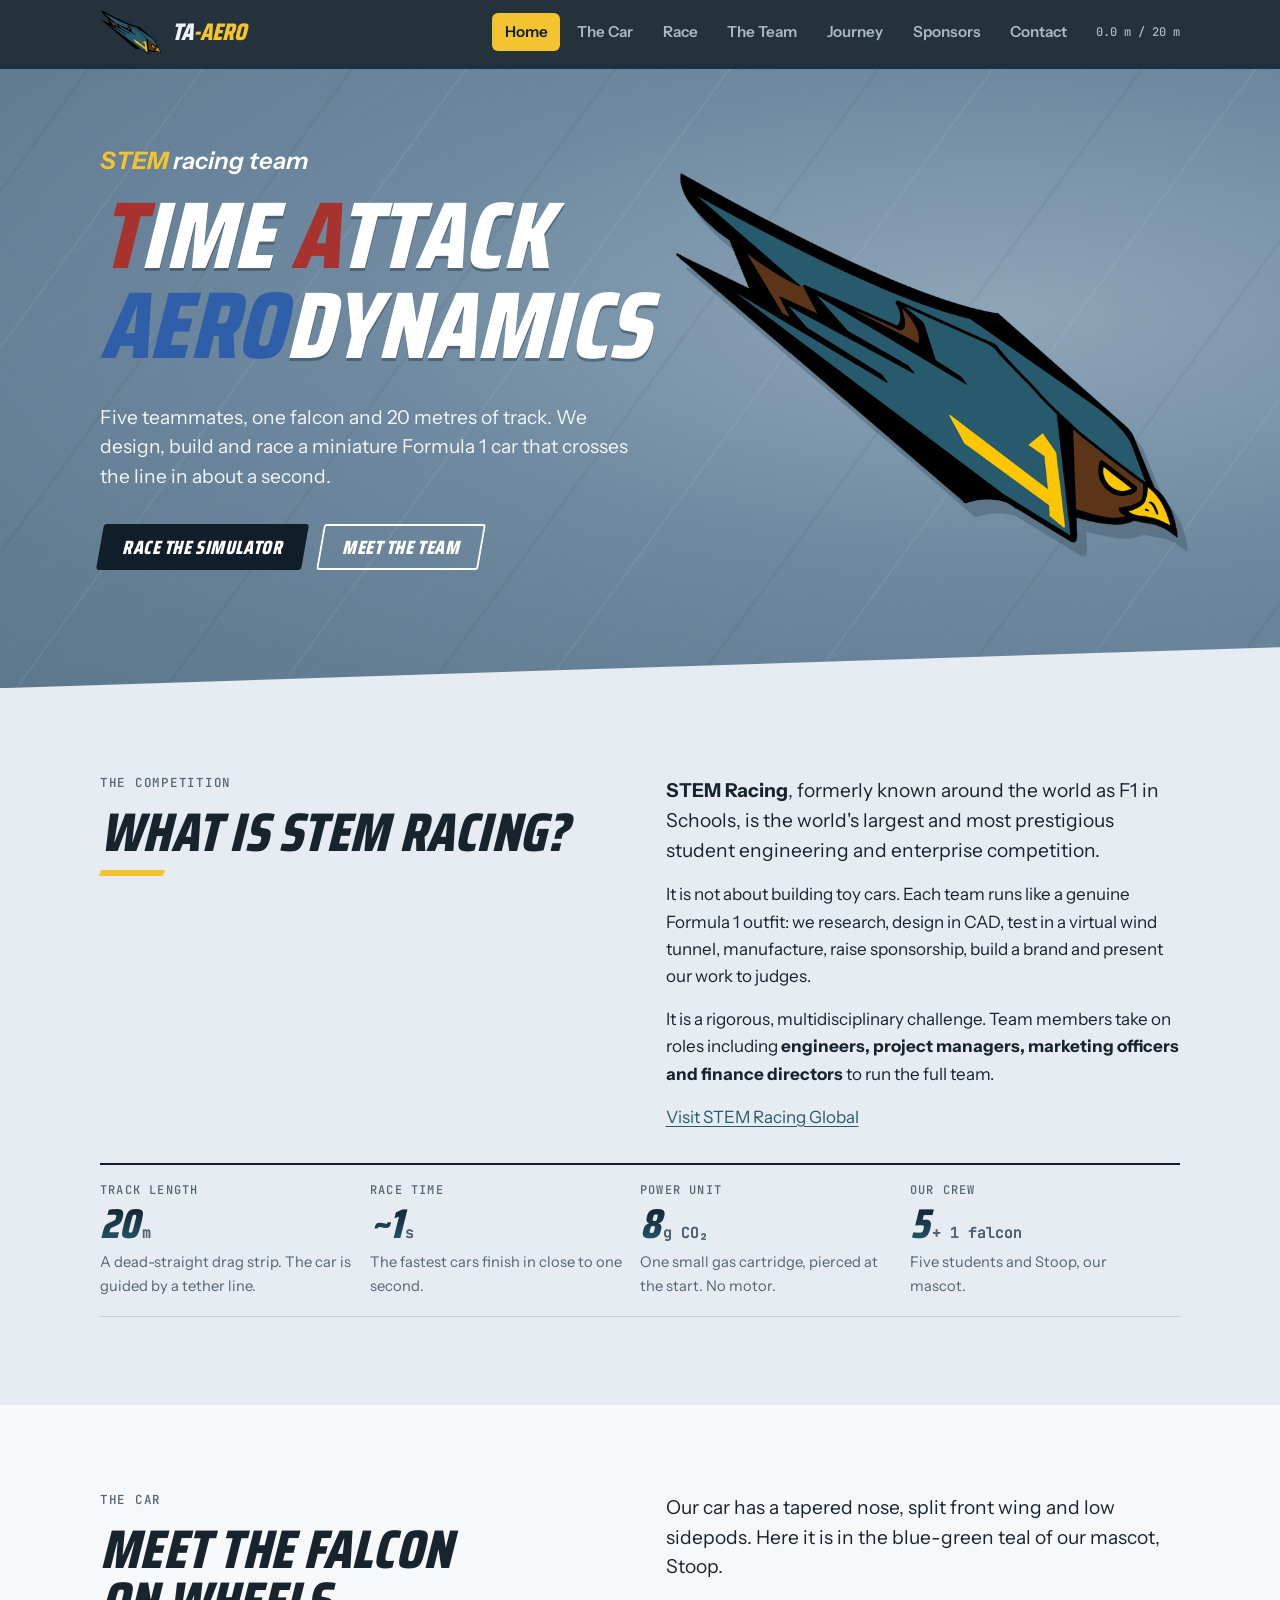
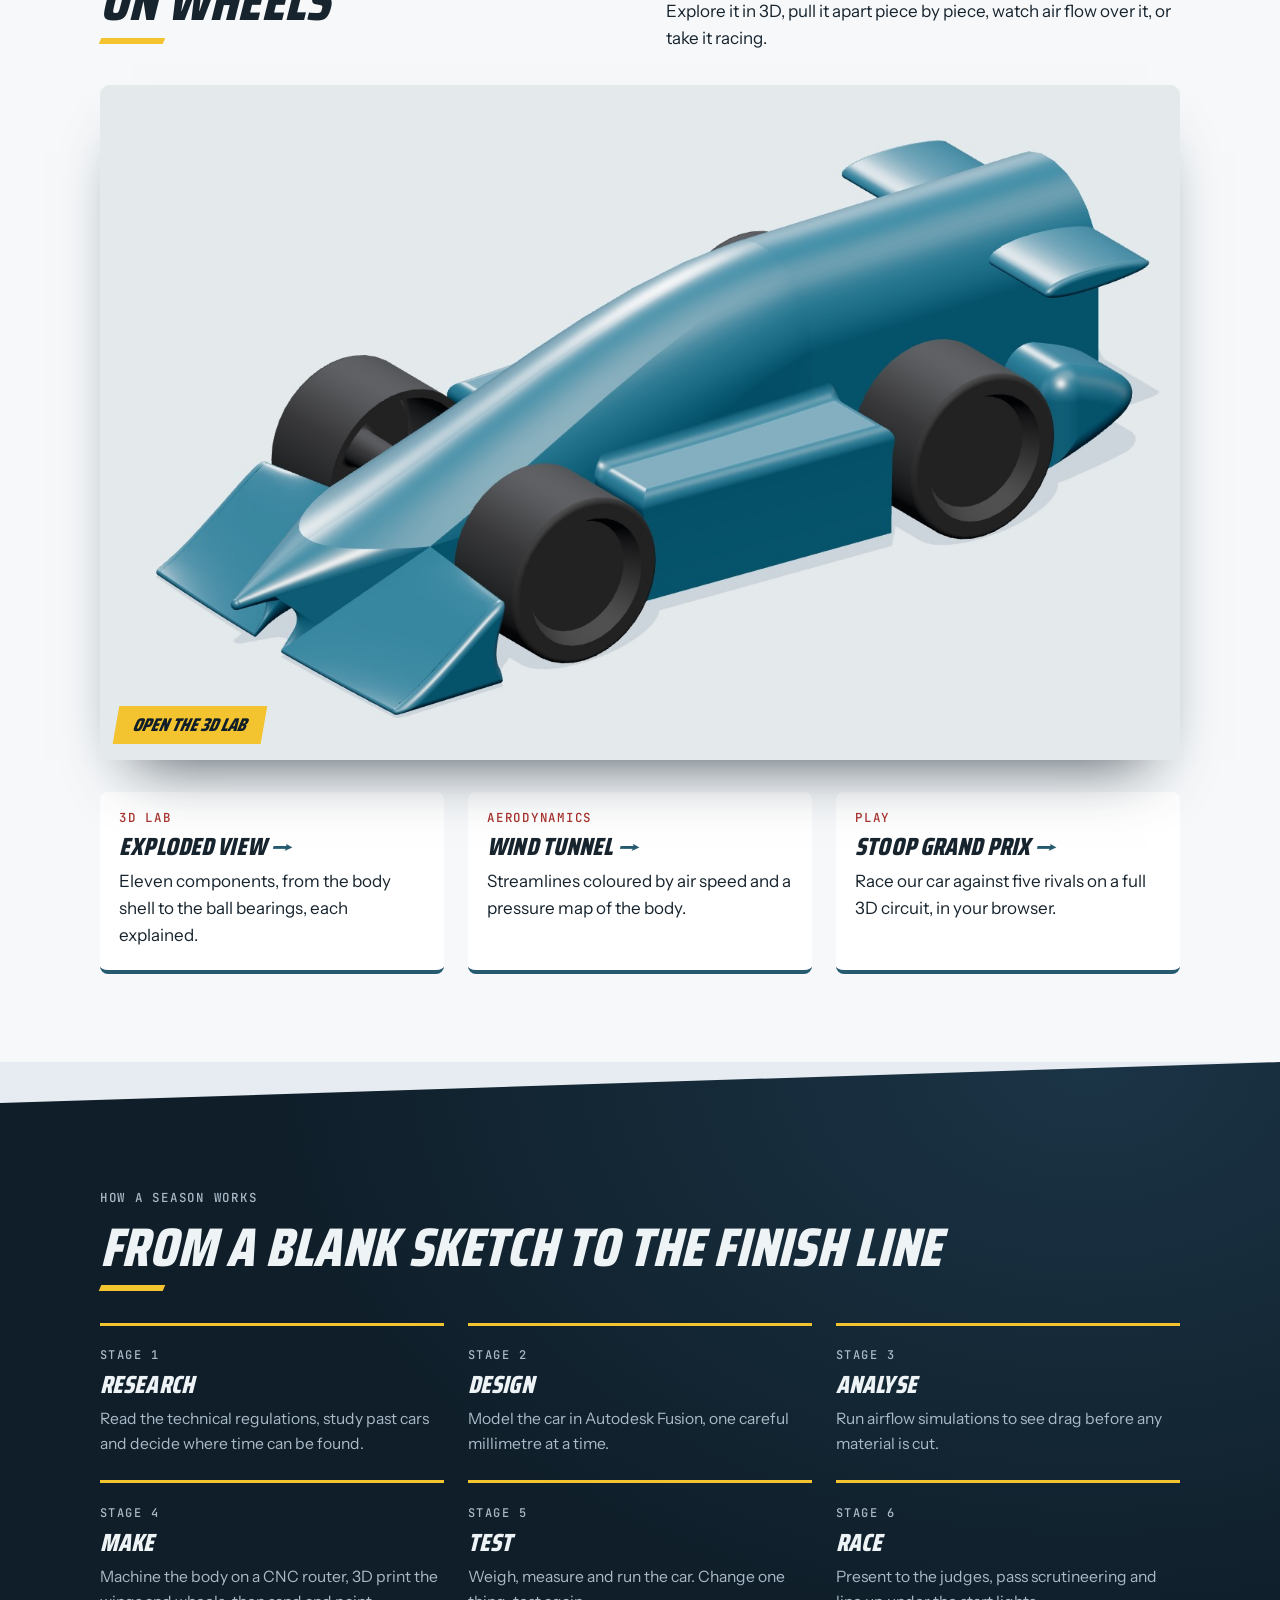
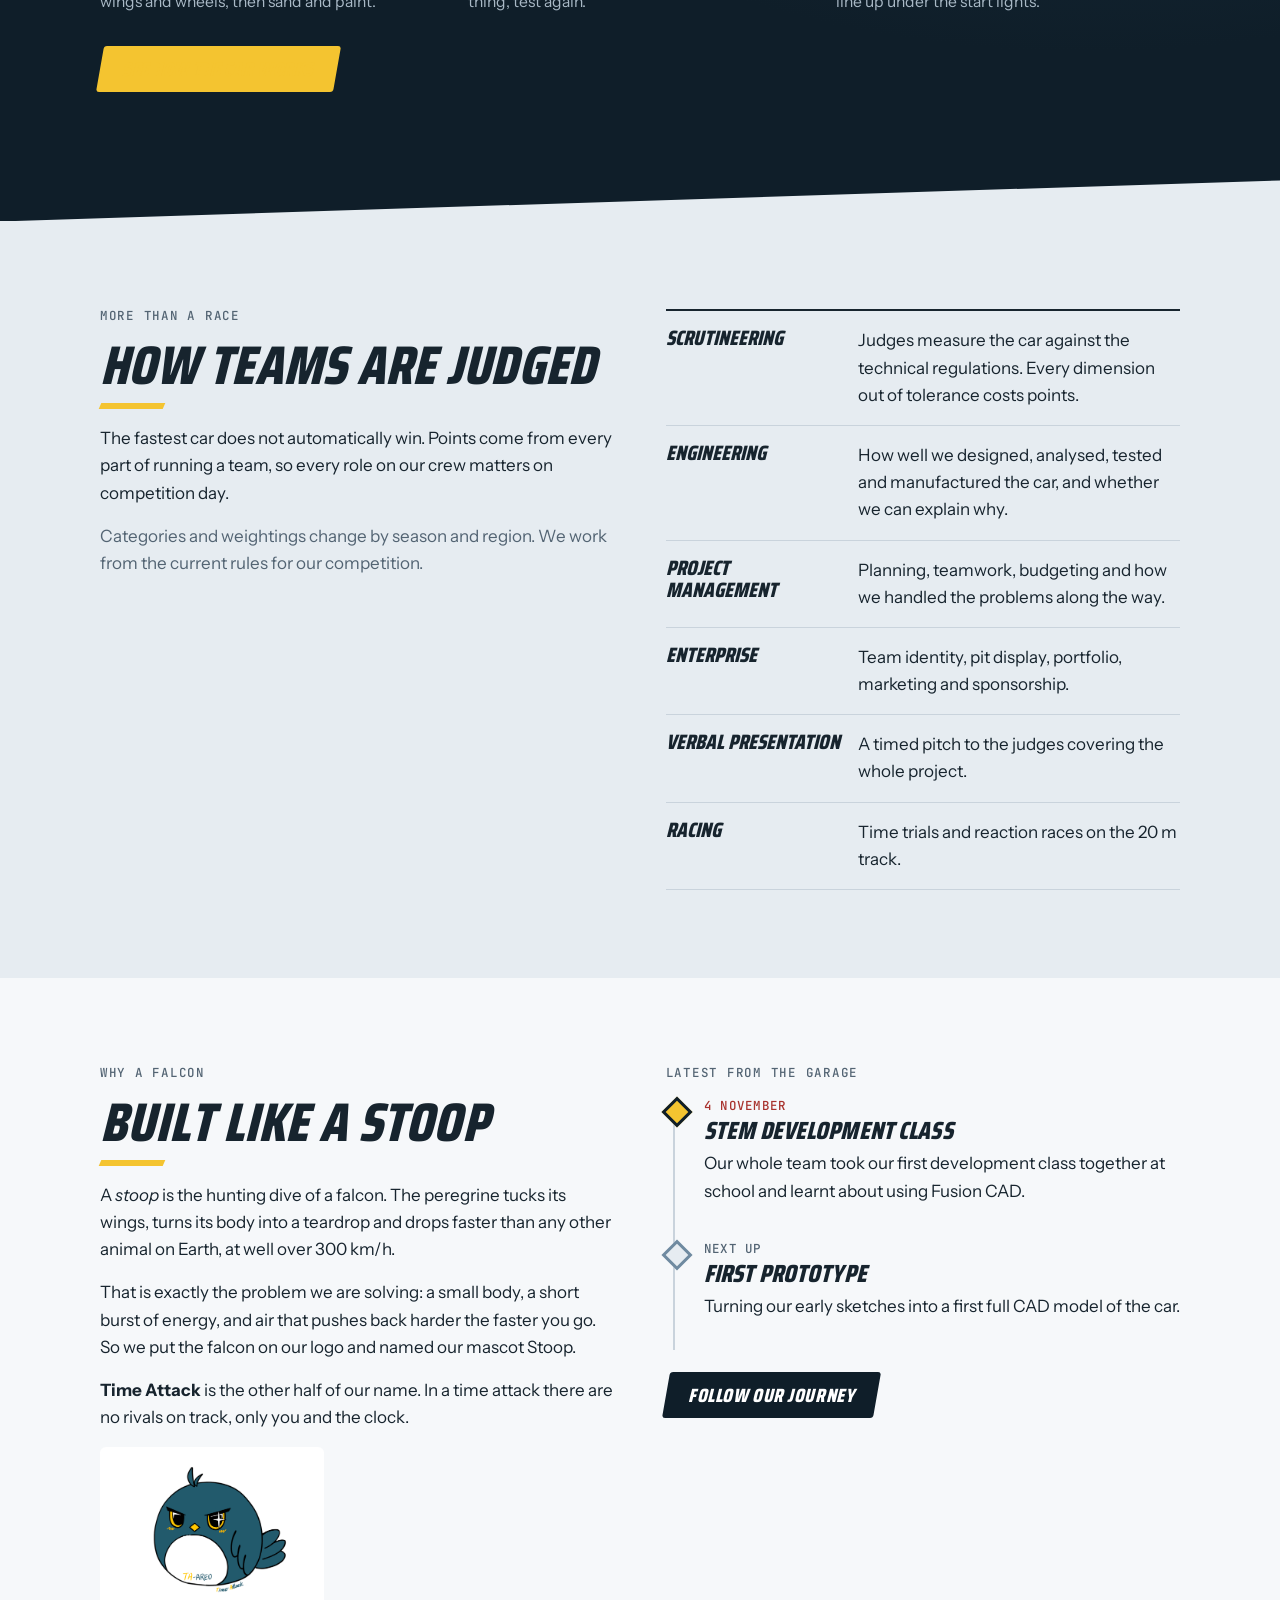
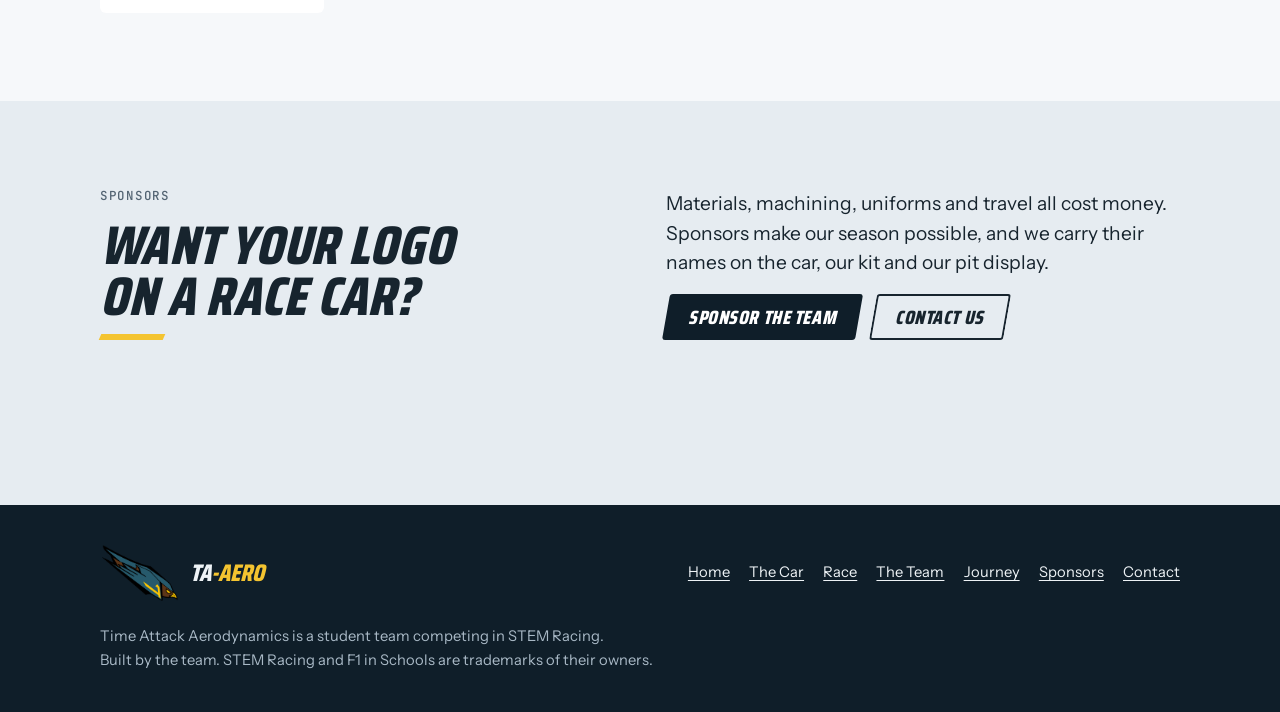
==== commit 010dd95b: "Use the exact v5.12 CAD mesh for TA-aero" ====
--- a/index.html
+++ b/index.html
@@ -68,7 +68,7 @@
         </div>
       </div>
       <a class="showcase" href="car.html#lab">
-        <img src="images/car-cad-teal.jpg" width="1586" height="992" alt="Three-quarter CAD view of the TA-aero car in blue-green teal">
+        <img src="images/car-v512.jpg" width="1440" height="900" alt="Three-quarter render of the TA-aero v5.12 CAD car in blue-green teal">
         <span class="showcase-tag">Open the 3D lab</span>
       </a>
       <div class="grid-3">
